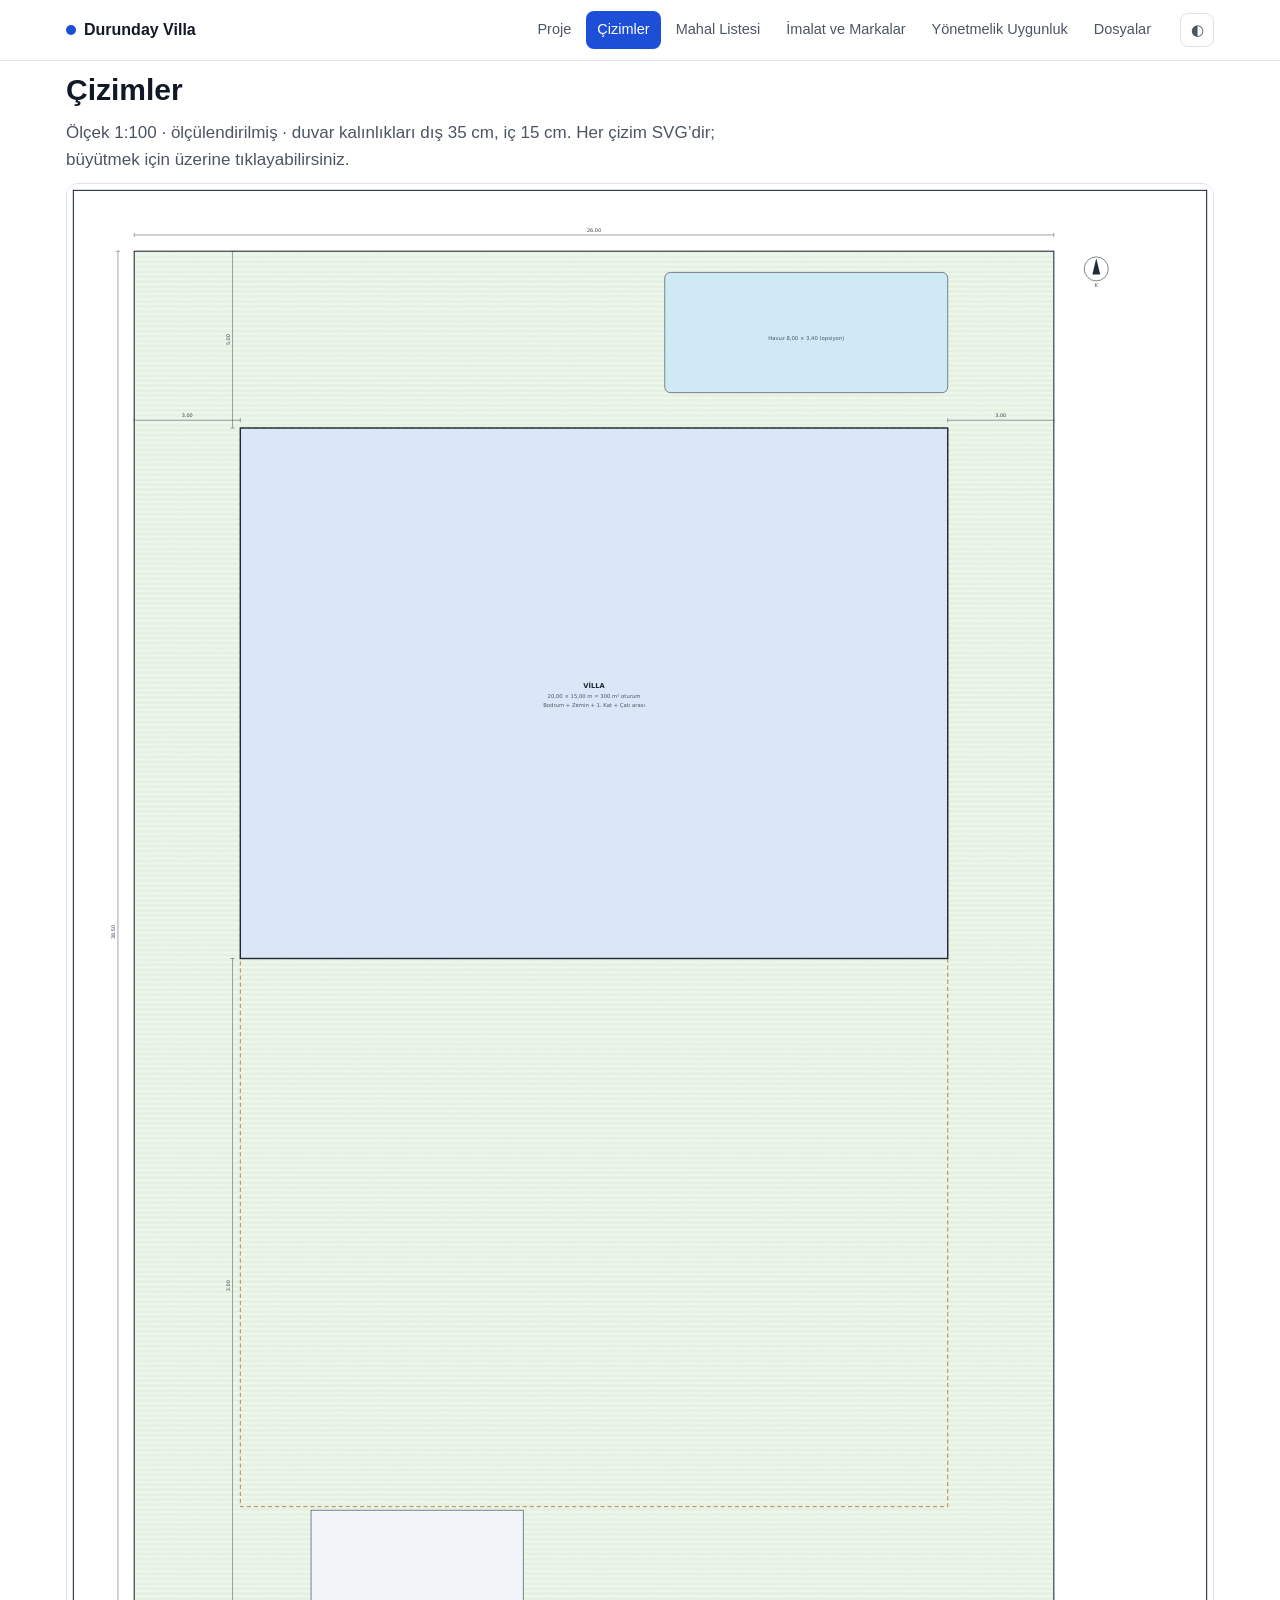
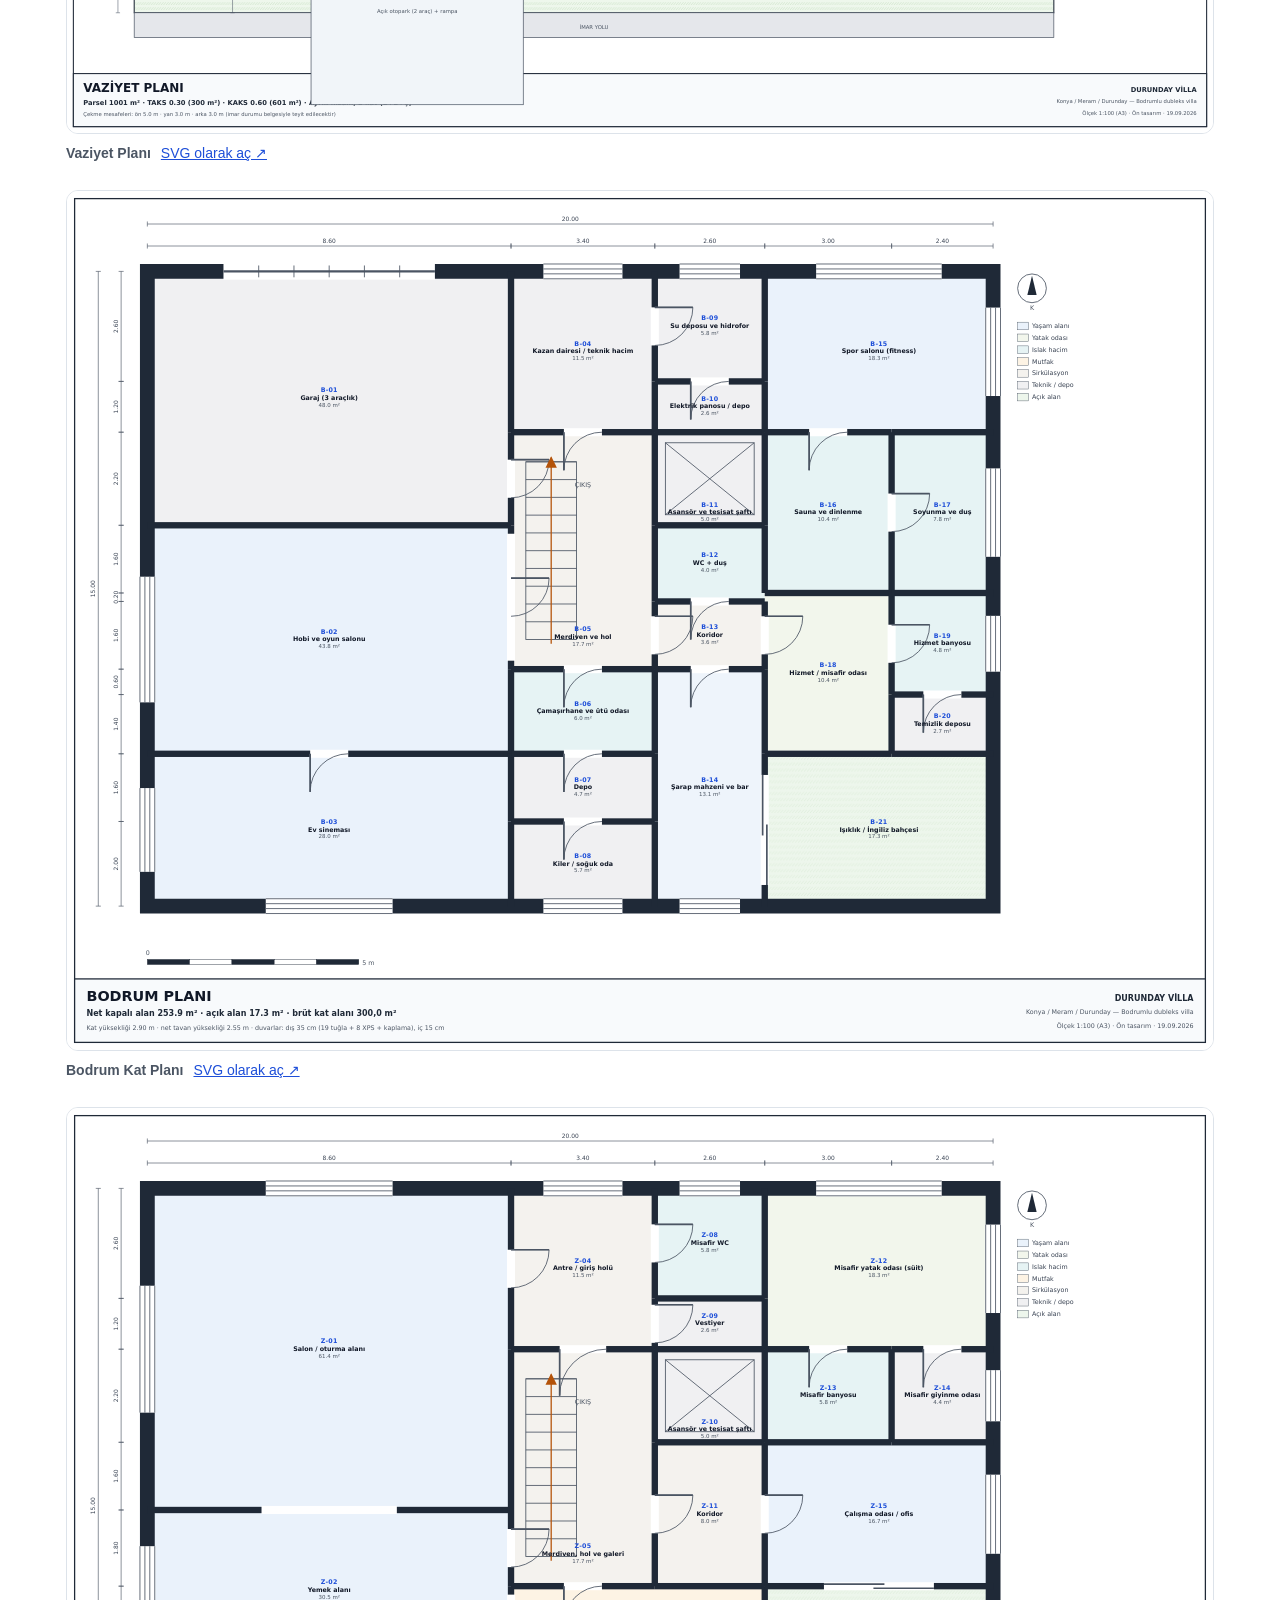
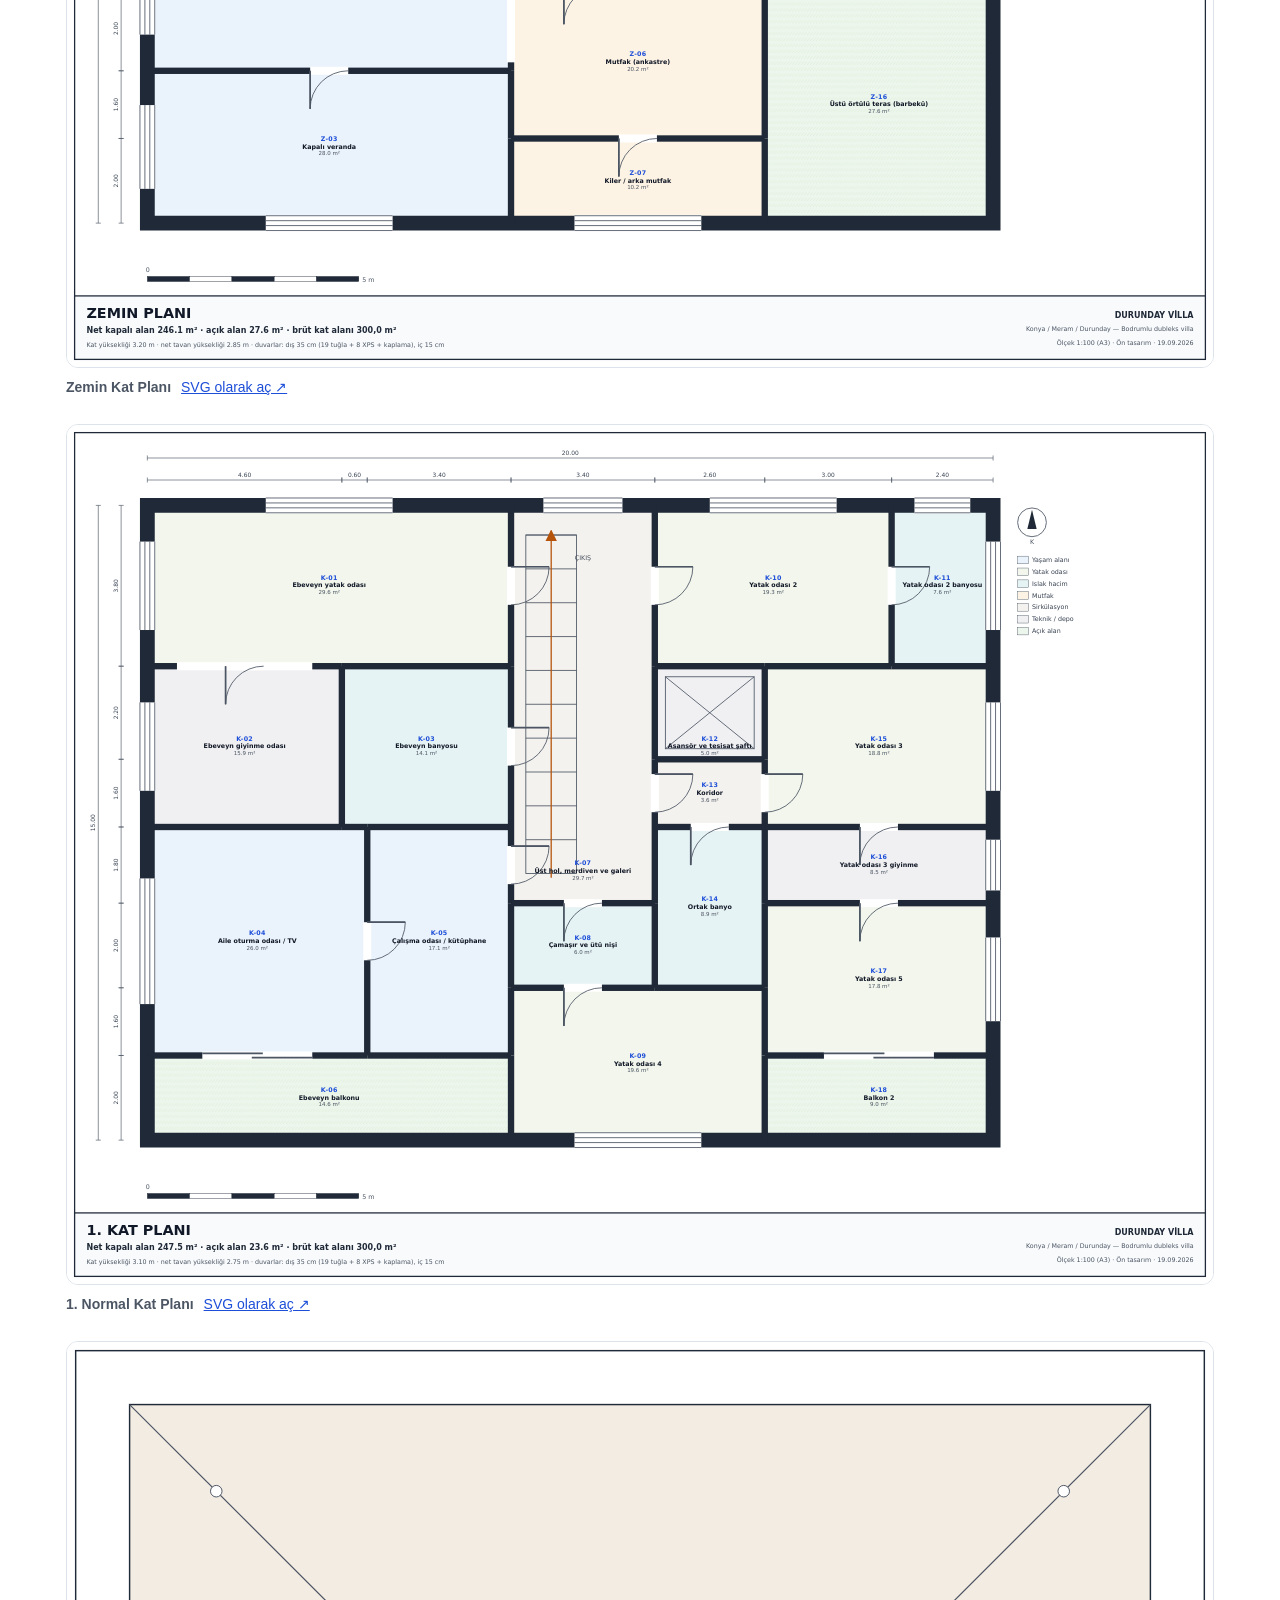
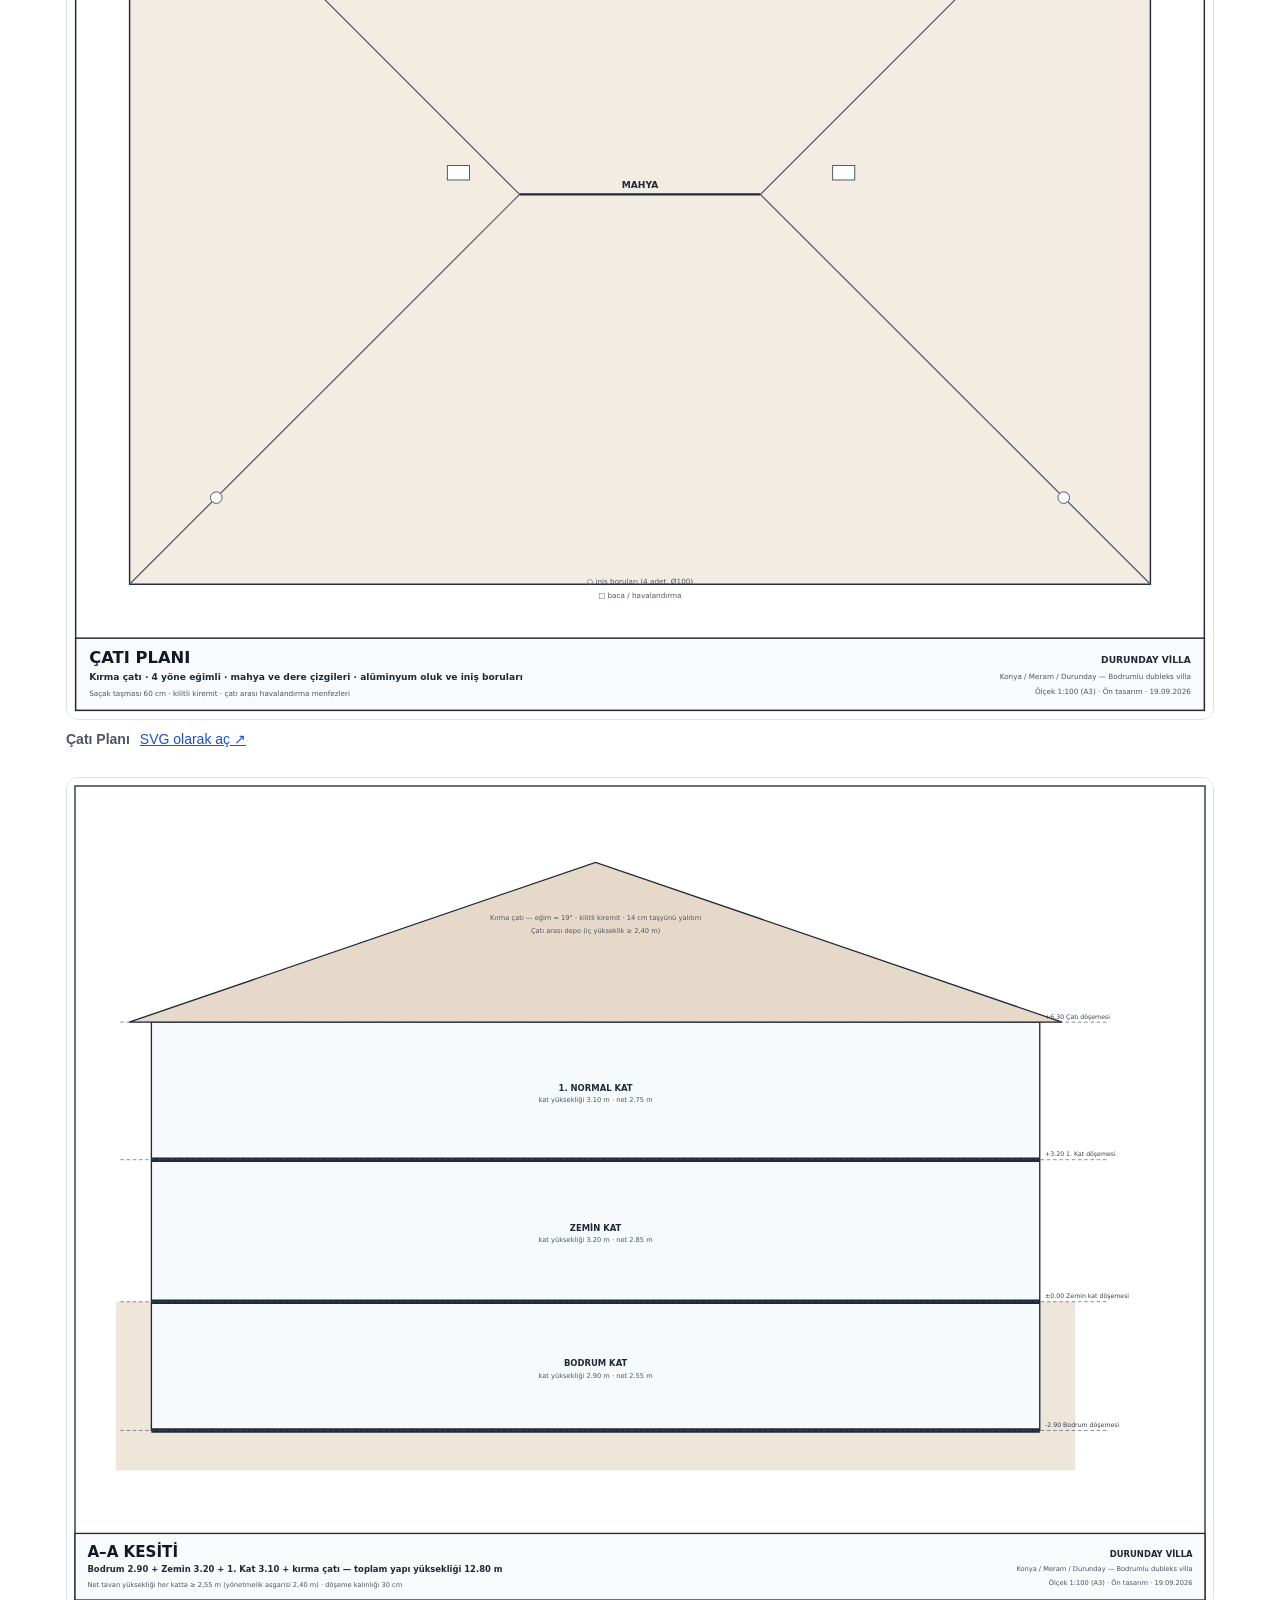
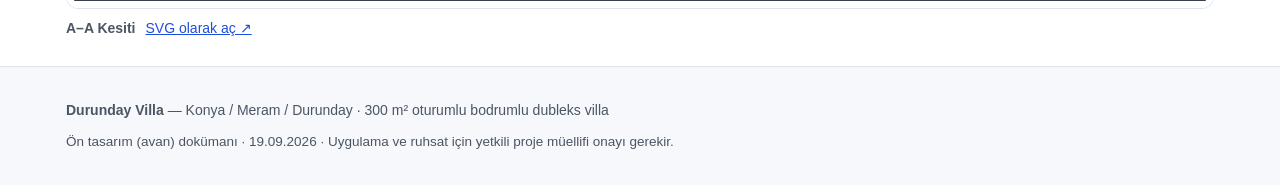
==== docs/cizimler.html @ 6156f406 "Durunday Villa: ön tasarım, çizimler, mahal listesi, imalat + marka seçimleri ve web sitesi - kaynak" ====
<!DOCTYPE html>
<html lang="tr"><head>
<meta charset="utf-8">
<meta name="viewport" content="width=device-width, initial-scale=1">
<title>Çizimler — Durunday Villa</title>
<meta name="description" content="Vaziyet planı, bodrum/zemin/1. kat planları, çatı planı ve kesit.">
<link rel="stylesheet" href="varlik/stil.css">
<link rel="icon" href="data:image/svg+xml,<svg xmlns='http://www.w3.org/2000/svg' viewBox='0 0 100 100'><text y='.9em' font-size='90'>🏠</text></svg>">
</head><body>
<header class="ust">
  <div class="sarmal ust-ic">
    <a class="marka" href="index.html"><span class="nokta"></span> Durunday Villa</a>
    <nav><a href="index.html">Proje</a>
<a href="cizimler.html" class="aktif">Çizimler</a>
<a href="mahal-listesi.html">Mahal Listesi</a>
<a href="imalat.html">İmalat ve Markalar</a>
<a href="yonetmelik.html">Yönetmelik Uygunluk</a>
<a href="dosyalar.html">Dosyalar</a></nav>
    <button class="tema" onclick="temaDegistir()" title="Açık / koyu tema">◐</button>
  </div>
</header>
<main class="sarmal">
<h1>Çizimler</h1>
<p class="giris">Ölçek 1:100 · ölçülendirilmiş · duvar kalınlıkları dış 35 cm, iç 15 cm. Her çizim SVG’dir; büyütmek için üzerine tıklayabilirsiniz.</p>
<figure id="01-vaziyet-plani"><a href="varlik/01-vaziyet-plani.svg" target="_blank" rel="noopener"><img src="varlik/01-vaziyet-plani.svg" alt="Vaziyet Planı" loading="lazy"></a><figcaption><strong>Vaziyet Planı</strong><a href="varlik/01-vaziyet-plani.svg" target="_blank" rel="noopener">SVG olarak aç ↗</a></figcaption></figure>
<figure id="02-bodrum-kat"><a href="varlik/02-bodrum-kat.svg" target="_blank" rel="noopener"><img src="varlik/02-bodrum-kat.svg" alt="Bodrum Kat Planı" loading="lazy"></a><figcaption><strong>Bodrum Kat Planı</strong><a href="varlik/02-bodrum-kat.svg" target="_blank" rel="noopener">SVG olarak aç ↗</a></figcaption></figure>
<figure id="03-zemin-kat"><a href="varlik/03-zemin-kat.svg" target="_blank" rel="noopener"><img src="varlik/03-zemin-kat.svg" alt="Zemin Kat Planı" loading="lazy"></a><figcaption><strong>Zemin Kat Planı</strong><a href="varlik/03-zemin-kat.svg" target="_blank" rel="noopener">SVG olarak aç ↗</a></figcaption></figure>
<figure id="04-birinci-kat"><a href="varlik/04-birinci-kat.svg" target="_blank" rel="noopener"><img src="varlik/04-birinci-kat.svg" alt="1. Normal Kat Planı" loading="lazy"></a><figcaption><strong>1. Normal Kat Planı</strong><a href="varlik/04-birinci-kat.svg" target="_blank" rel="noopener">SVG olarak aç ↗</a></figcaption></figure>
<figure id="05-cati-plani"><a href="varlik/05-cati-plani.svg" target="_blank" rel="noopener"><img src="varlik/05-cati-plani.svg" alt="Çatı Planı" loading="lazy"></a><figcaption><strong>Çatı Planı</strong><a href="varlik/05-cati-plani.svg" target="_blank" rel="noopener">SVG olarak aç ↗</a></figcaption></figure>
<figure id="06-kesit-aa"><a href="varlik/06-kesit-aa.svg" target="_blank" rel="noopener"><img src="varlik/06-kesit-aa.svg" alt="A–A Kesiti" loading="lazy"></a><figcaption><strong>A–A Kesiti</strong><a href="varlik/06-kesit-aa.svg" target="_blank" rel="noopener">SVG olarak aç ↗</a></figcaption></figure>
</main>
<footer class="alt"><div class="sarmal">
  <p><strong>Durunday Villa</strong> — Konya / Meram / Durunday · 300 m² oturumlu bodrumlu dubleks villa</p>
  <p class="kucuk">Ön tasarım (avan) dokümanı · 19.09.2026 · Uygulama ve ruhsat için yetkili proje müellifi onayı gerekir.</p>
</div></footer>
<script>
function temaDegistir(){const k=document.documentElement;const y=k.getAttribute('data-tema')==='koyu'?'acik':'koyu';
 k.setAttribute('data-tema',y);try{localStorage.setItem('tema',y)}catch(e){}}
(function(){try{const t=localStorage.getItem('tema');if(t)document.documentElement.setAttribute('data-tema',t)}catch(e){}})();
function tabloAra(girdi, tabloId){const s=girdi.value.toLocaleLowerCase('tr');
 document.querySelectorAll('#'+tabloId+' tbody tr').forEach(function(tr){
   tr.style.display = tr.textContent.toLocaleLowerCase('tr').indexOf(s)>-1 ? '' : 'none';});}
function katFiltre(btn, kat, tabloId){
 document.querySelectorAll('#'+tabloId+'-sekme .cip').forEach(b=>b.classList.remove('secili'));
 btn.classList.add('secili');
 document.querySelectorAll('#'+tabloId+' tbody tr').forEach(function(tr){
   tr.style.display = (kat==='*'||tr.dataset.kat===kat) ? '' : 'none';});}
</script>
</body></html>
---- docs/varlik/stil.css ----
:root{
  --ze:#ffffff; --ze2:#f6f8fb; --ze3:#eef2f7; --yz:#111827; --yz2:#4b5563;
  --vurgu:#1d4ed8; --vurgu2:#1f3864; --cerceve:#dde3ea; --iyi:#047857; --uyari:#b45309;
}
:root[data-tema="koyu"]{
  --ze:#0f141b; --ze2:#151c25; --ze3:#1c242f; --yz:#e8edf3; --yz2:#9aa7b5;
  --vurgu:#7aa2ff; --vurgu2:#cbd9ff; --cerceve:#26303c; --iyi:#34d399; --uyari:#fbbf24;
}
@media (prefers-color-scheme: dark){ :root:not([data-tema="acik"]){
  --ze:#0f141b; --ze2:#151c25; --ze3:#1c242f; --yz:#e8edf3; --yz2:#9aa7b5;
  --vurgu:#7aa2ff; --vurgu2:#cbd9ff; --cerceve:#26303c; --iyi:#34d399; --uyari:#fbbf24; }}
*{box-sizing:border-box}
html,body{margin:0;padding:0}
body{background:var(--ze);color:var(--yz);font:16px/1.6 -apple-system,BlinkMacSystemFont,"Segoe UI",Roboto,"Helvetica Neue",Arial,sans-serif}
.sarmal{max-width:1180px;margin:0 auto;padding:0 16px}
.ust{position:sticky;top:0;z-index:20;background:var(--ze);border-bottom:1px solid var(--cerceve)}
.ust-ic{display:flex;align-items:center;gap:18px;min-height:60px;flex-wrap:wrap}
.marka{font-weight:700;text-decoration:none;color:var(--yz);white-space:nowrap;display:flex;align-items:center;gap:8px}
.nokta{width:10px;height:10px;border-radius:50%;background:var(--vurgu);display:inline-block}
.ust nav{display:flex;gap:4px;flex-wrap:wrap;margin-left:auto}
.ust nav a{color:var(--yz2);text-decoration:none;padding:7px 11px;border-radius:8px;font-size:14.5px;white-space:nowrap}
.ust nav a:hover{background:var(--ze3);color:var(--yz)}
.ust nav a.aktif{background:var(--vurgu);color:#fff}
.tema{background:none;border:1px solid var(--cerceve);color:var(--yz2);border-radius:8px;
  width:34px;height:34px;cursor:pointer;font-size:15px}
main{padding:28px 0 56px}
h1{font-size:30px;line-height:1.25;margin:10px 0 6px}
h2{font-size:21px;margin:34px 0 12px;padding-bottom:8px;border-bottom:1px solid var(--cerceve)}
h3{font-size:16px;margin:22px 0 8px;color:var(--vurgu2)}
p{margin:10px 0}
.giris{color:var(--yz2);font-size:17px;max-width:70ch}
.kucuk{font-size:13.5px;color:var(--yz2)}
.kartlar{display:grid;grid-template-columns:repeat(auto-fit,minmax(220px,1fr));gap:14px;margin:18px 0}
.kart{background:var(--ze2);border:1px solid var(--cerceve);border-radius:12px;padding:16px}
.kart .sayi{font-size:26px;font-weight:700;color:var(--vurgu)}
.kart .etiket{font-size:13.5px;color:var(--yz2);margin-top:2px}
.kart a{color:var(--vurgu);text-decoration:none;font-weight:600}
.kart a:hover{text-decoration:underline}
table{width:100%;border-collapse:collapse;font-size:14px;background:var(--ze)}
th,td{border:1px solid var(--cerceve);padding:8px 10px;text-align:left;vertical-align:top}
th{background:var(--ze3);font-size:13px}
thead th{position:sticky;top:60px;z-index:5}
tbody tr:nth-child(even){background:var(--ze2)}
td.kod,th.kod{white-space:nowrap;font-weight:700;color:var(--vurgu)}
td.sayi{text-align:right;white-space:nowrap}
.kaydir{overflow-x:auto;border:1px solid var(--cerceve);border-radius:12px}
.kaydir table{border:0}
.araclar{display:flex;gap:10px;flex-wrap:wrap;align-items:center;margin:14px 0}
input[type=search]{flex:1;min-width:220px;padding:9px 12px;border:1px solid var(--cerceve);
  border-radius:9px;background:var(--ze2);color:var(--yz);font-size:15px}
.cip{border:1px solid var(--cerceve);background:var(--ze2);color:var(--yz2);border-radius:999px;
  padding:6px 13px;font-size:13.5px;cursor:pointer}
.cip.secili{background:var(--vurgu);border-color:var(--vurgu);color:#fff}
.rozet{display:inline-block;padding:2px 9px;border-radius:999px;font-size:12.5px;font-weight:600}
.rozet.iyi{background:rgba(4,120,87,.12);color:var(--iyi)}
.rozet.uyari{background:rgba(180,83,9,.14);color:var(--uyari)}
figure{margin:0 0 26px}
figure img{width:100%;height:auto;display:block;background:#fff;border:1px solid var(--cerceve);border-radius:12px}
figcaption{font-size:14px;color:var(--yz2);margin-top:8px;display:flex;gap:10px;flex-wrap:wrap}
figcaption a{color:var(--vurgu)}
.uyari-kutu{background:rgba(180,83,9,.09);border-left:4px solid var(--uyari);
  padding:12px 16px;border-radius:0 10px 10px 0;margin:18px 0;font-size:14.5px}
.alt{border-top:1px solid var(--cerceve);padding:22px 0;color:var(--yz2);font-size:14px;background:var(--ze2)}
.liste{list-style:none;padding:0;margin:14px 0}
.liste li{border:1px solid var(--cerceve);border-radius:11px;padding:13px 15px;margin-bottom:9px;background:var(--ze2);
  display:flex;gap:14px;align-items:center;flex-wrap:wrap}
.liste .ad{font-weight:600}
.liste a{margin-left:auto;color:var(--vurgu);text-decoration:none;font-weight:600;white-space:nowrap}
.marka-hucre{color:var(--vurgu2);font-weight:500}
@media(max-width:700px){ h1{font-size:24px} thead th{position:static} .ust nav{margin-left:0;width:100%} }
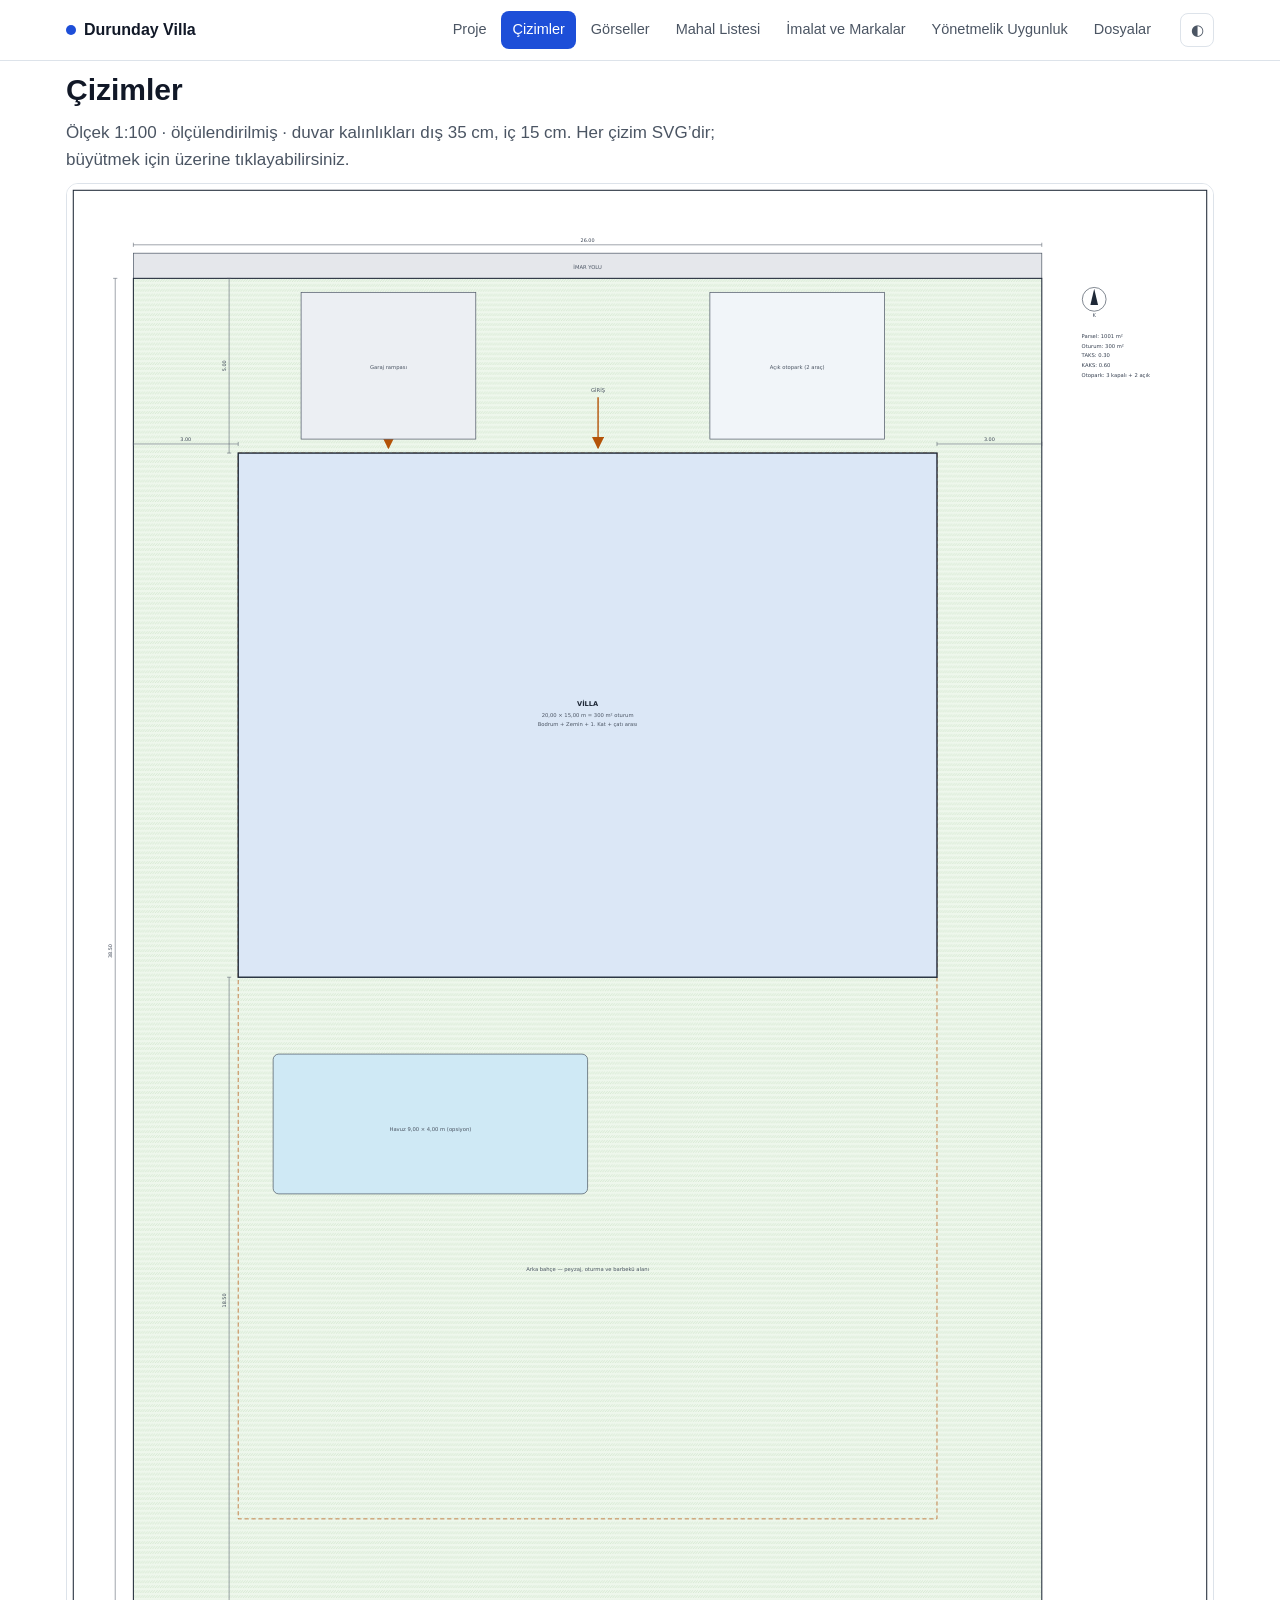
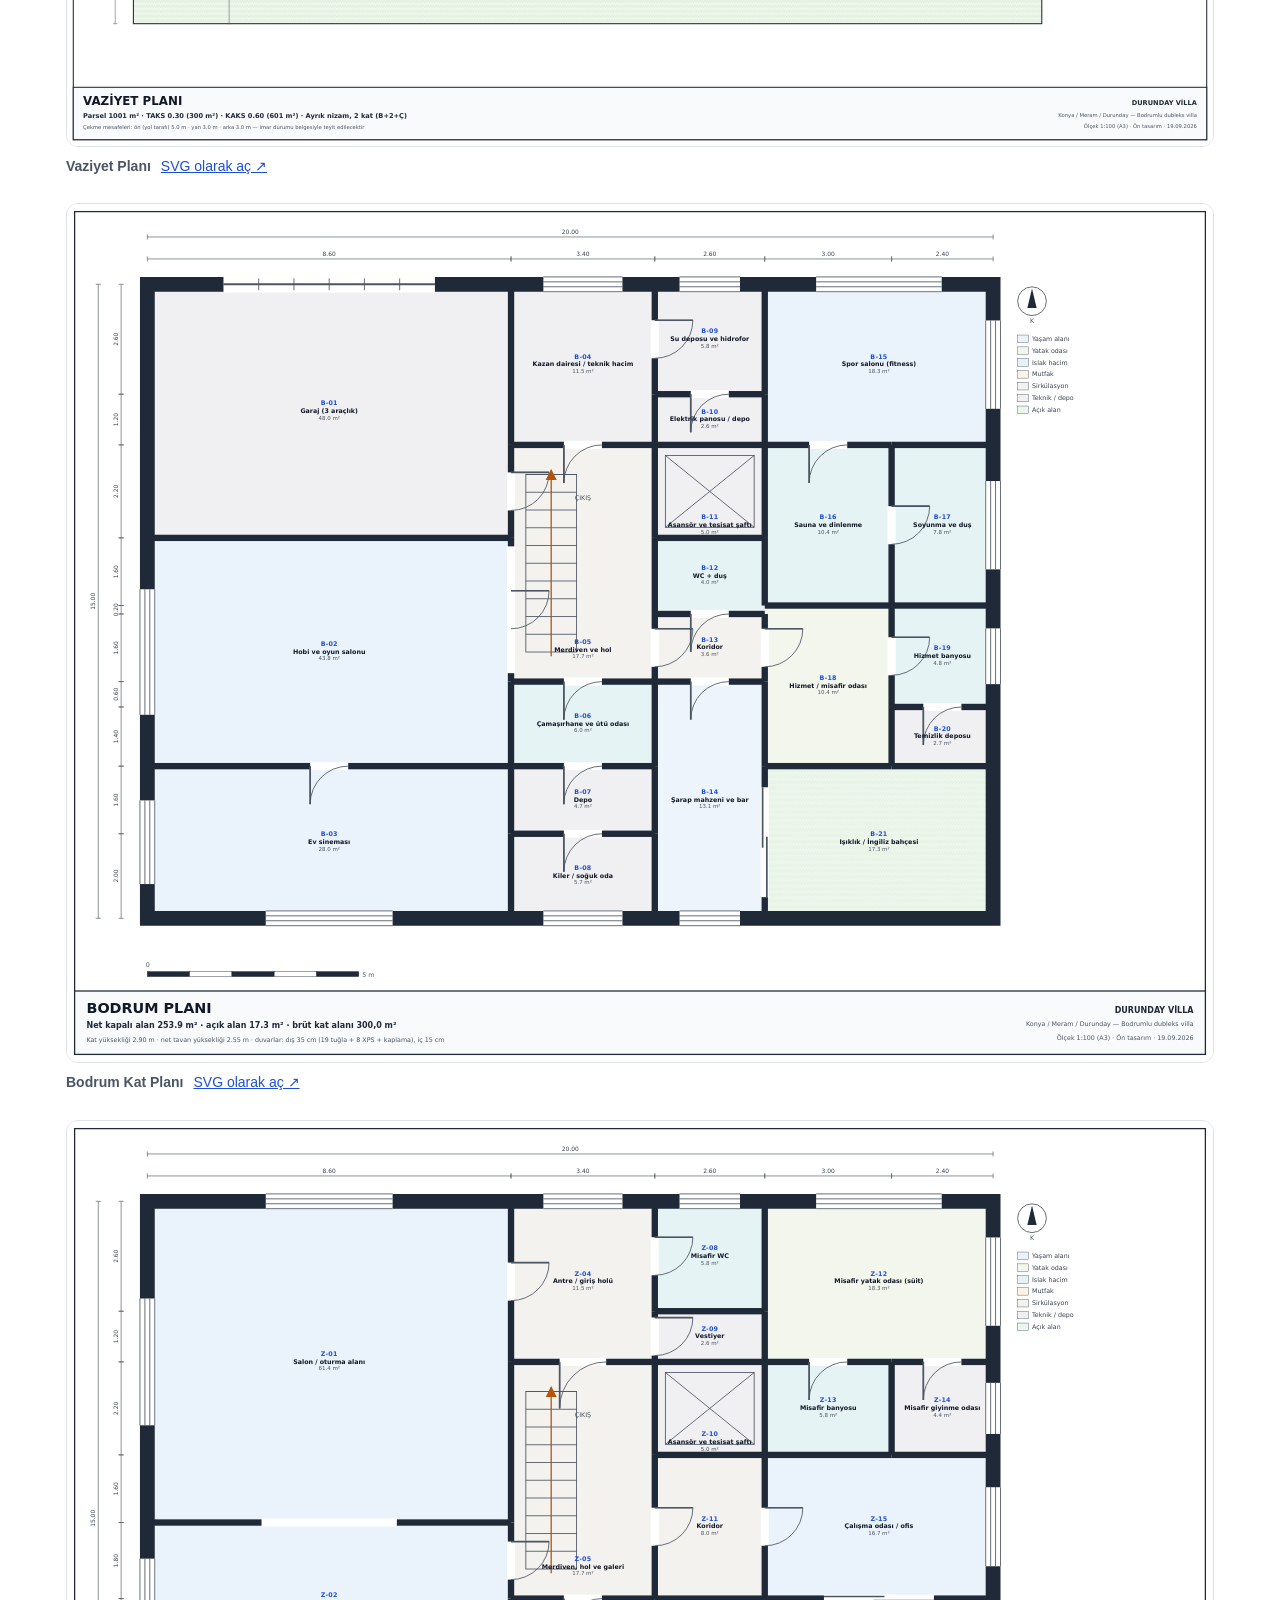
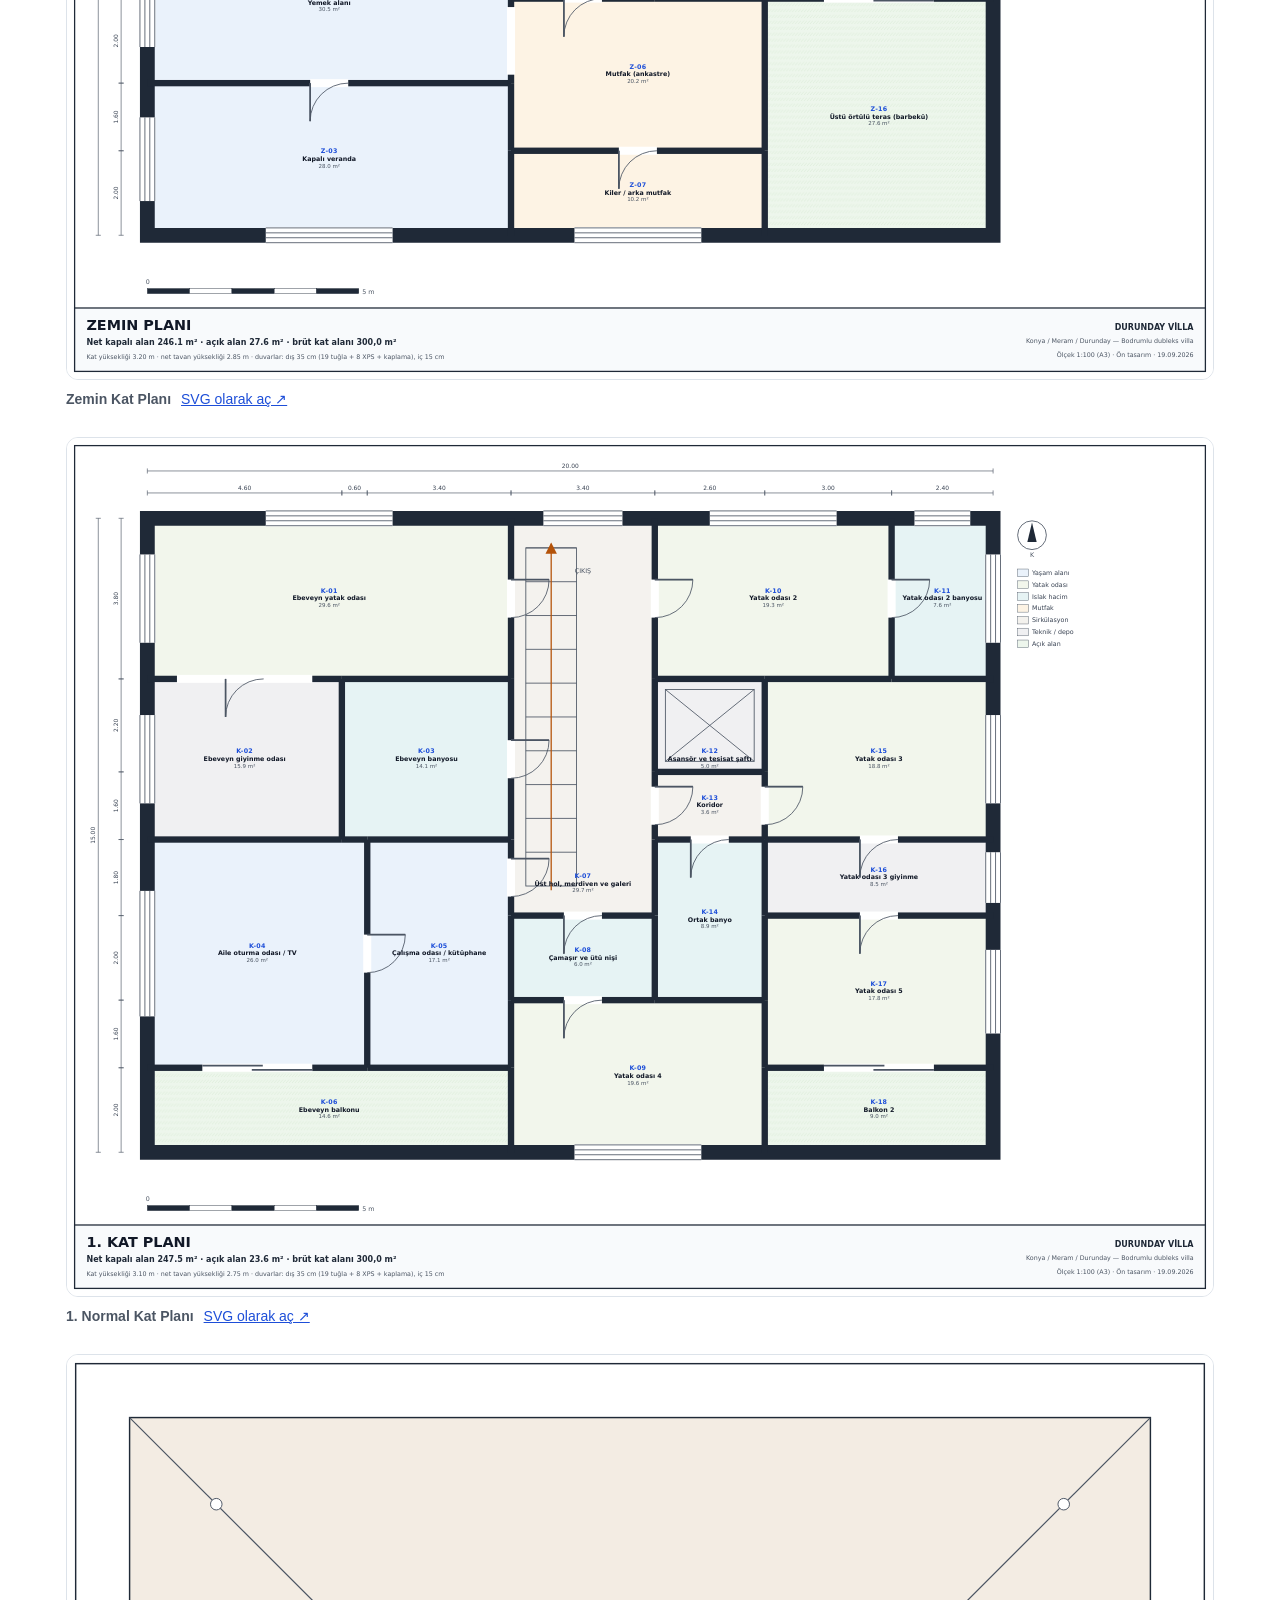
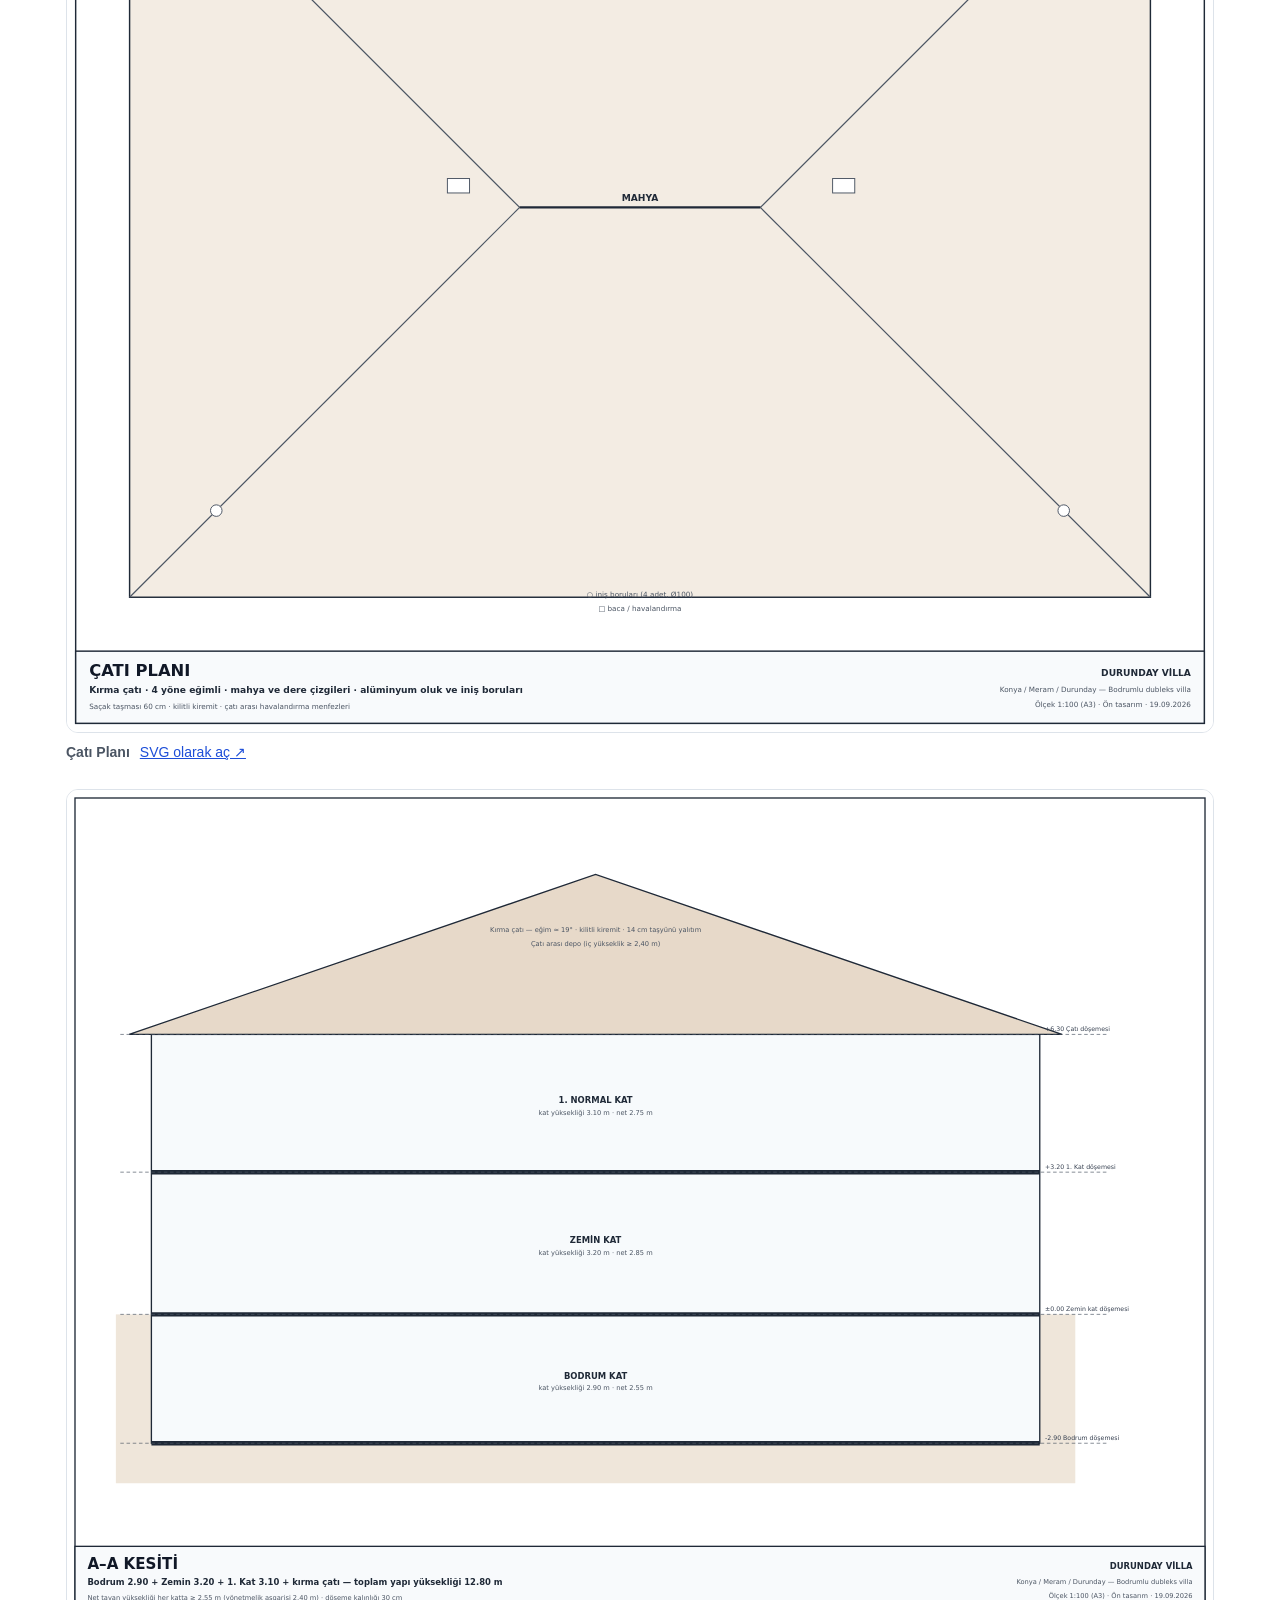
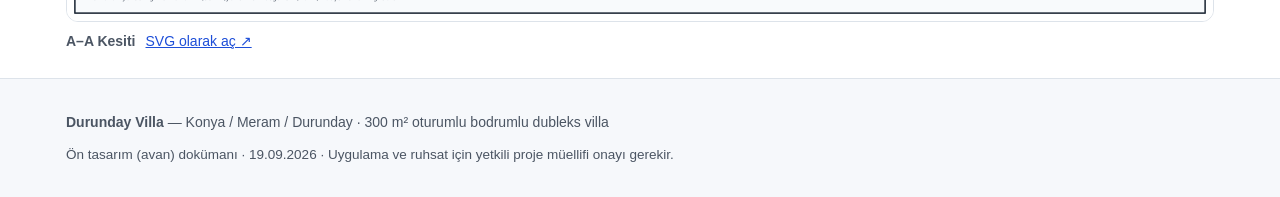
==== commit 08b05b42: "3B render: kaynak/render_3b.py (Blender/Cycles) + dört görsel ve Görseller sayfası - Model veri.py g" ====
--- a/docs/cizimler.html
+++ b/docs/cizimler.html
@@ -12,6 +12,7 @@
     <a class="marka" href="index.html"><span class="nokta"></span> Durunday Villa</a>
     <nav><a href="index.html">Proje</a>
 <a href="cizimler.html" class="aktif">Çizimler</a>
+<a href="render.html">Görseller</a>
 <a href="mahal-listesi.html">Mahal Listesi</a>
 <a href="imalat.html">İmalat ve Markalar</a>
 <a href="yonetmelik.html">Yönetmelik Uygunluk</a>
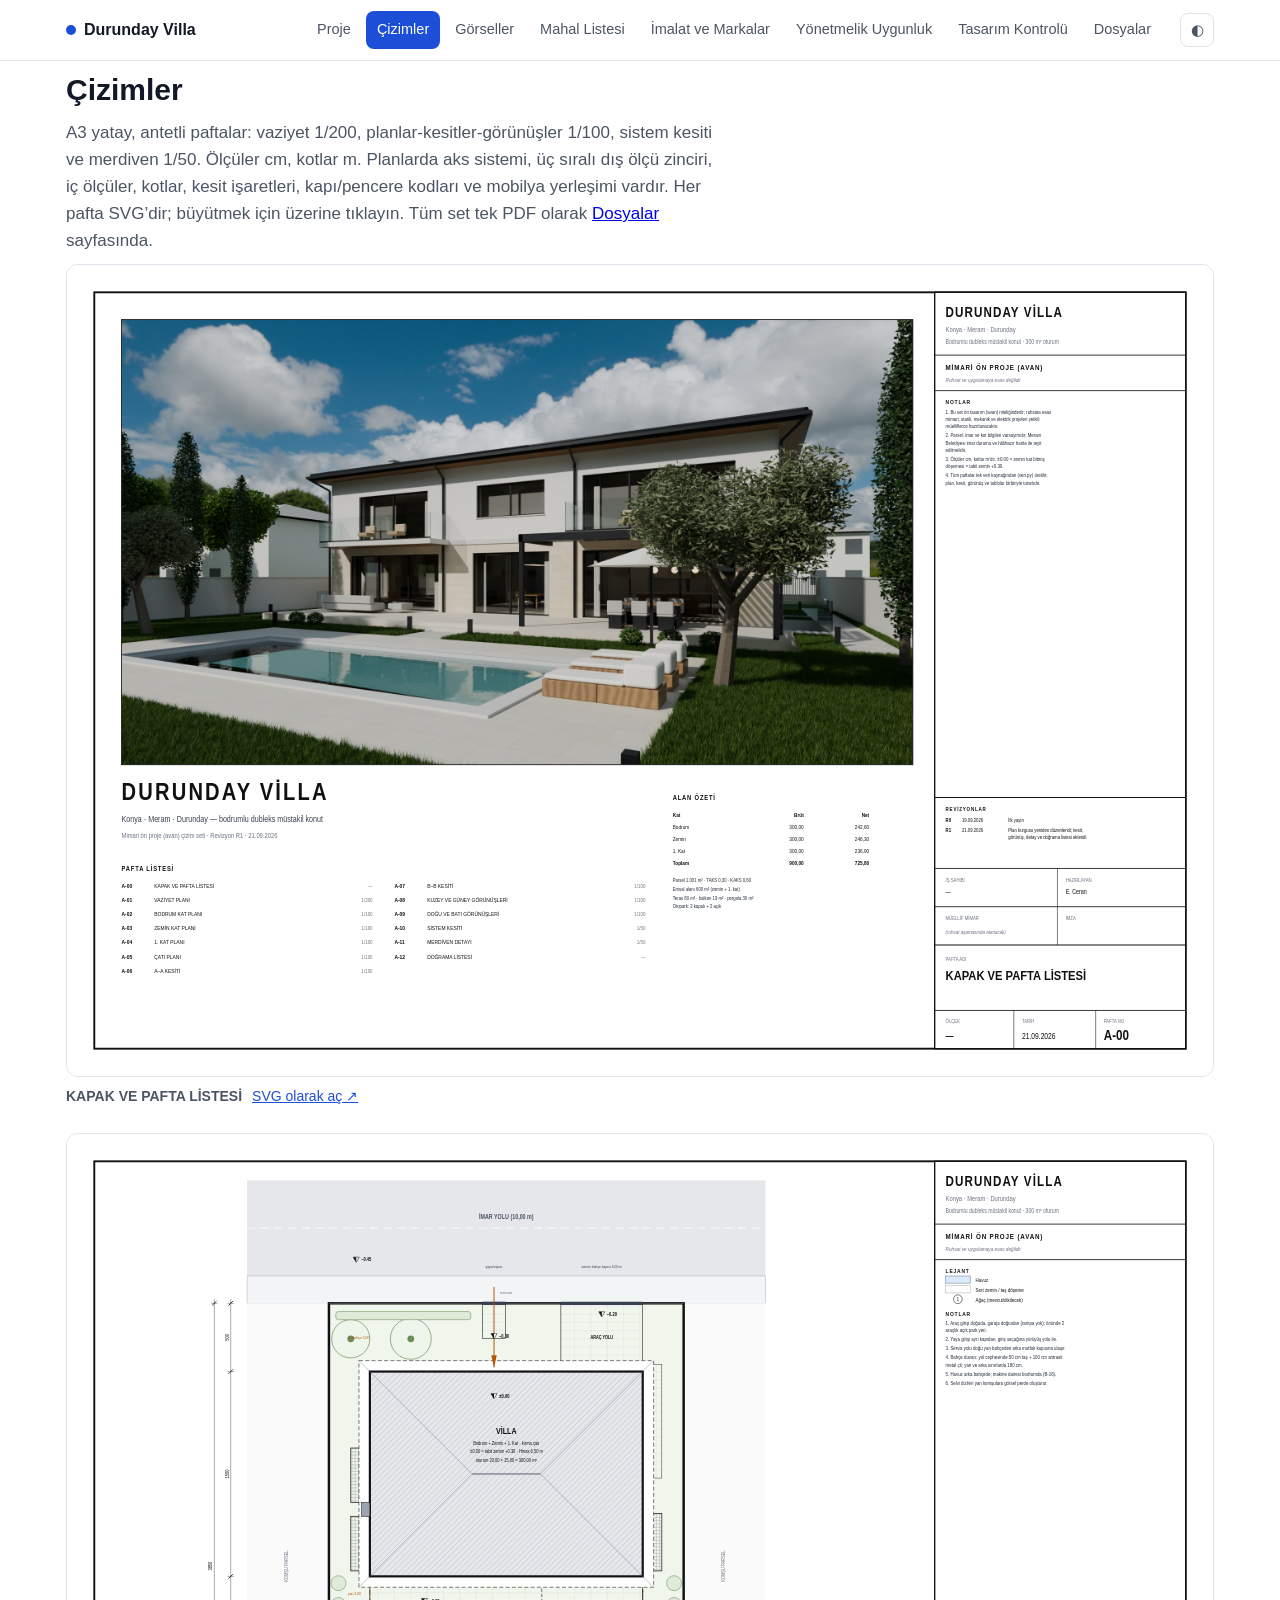
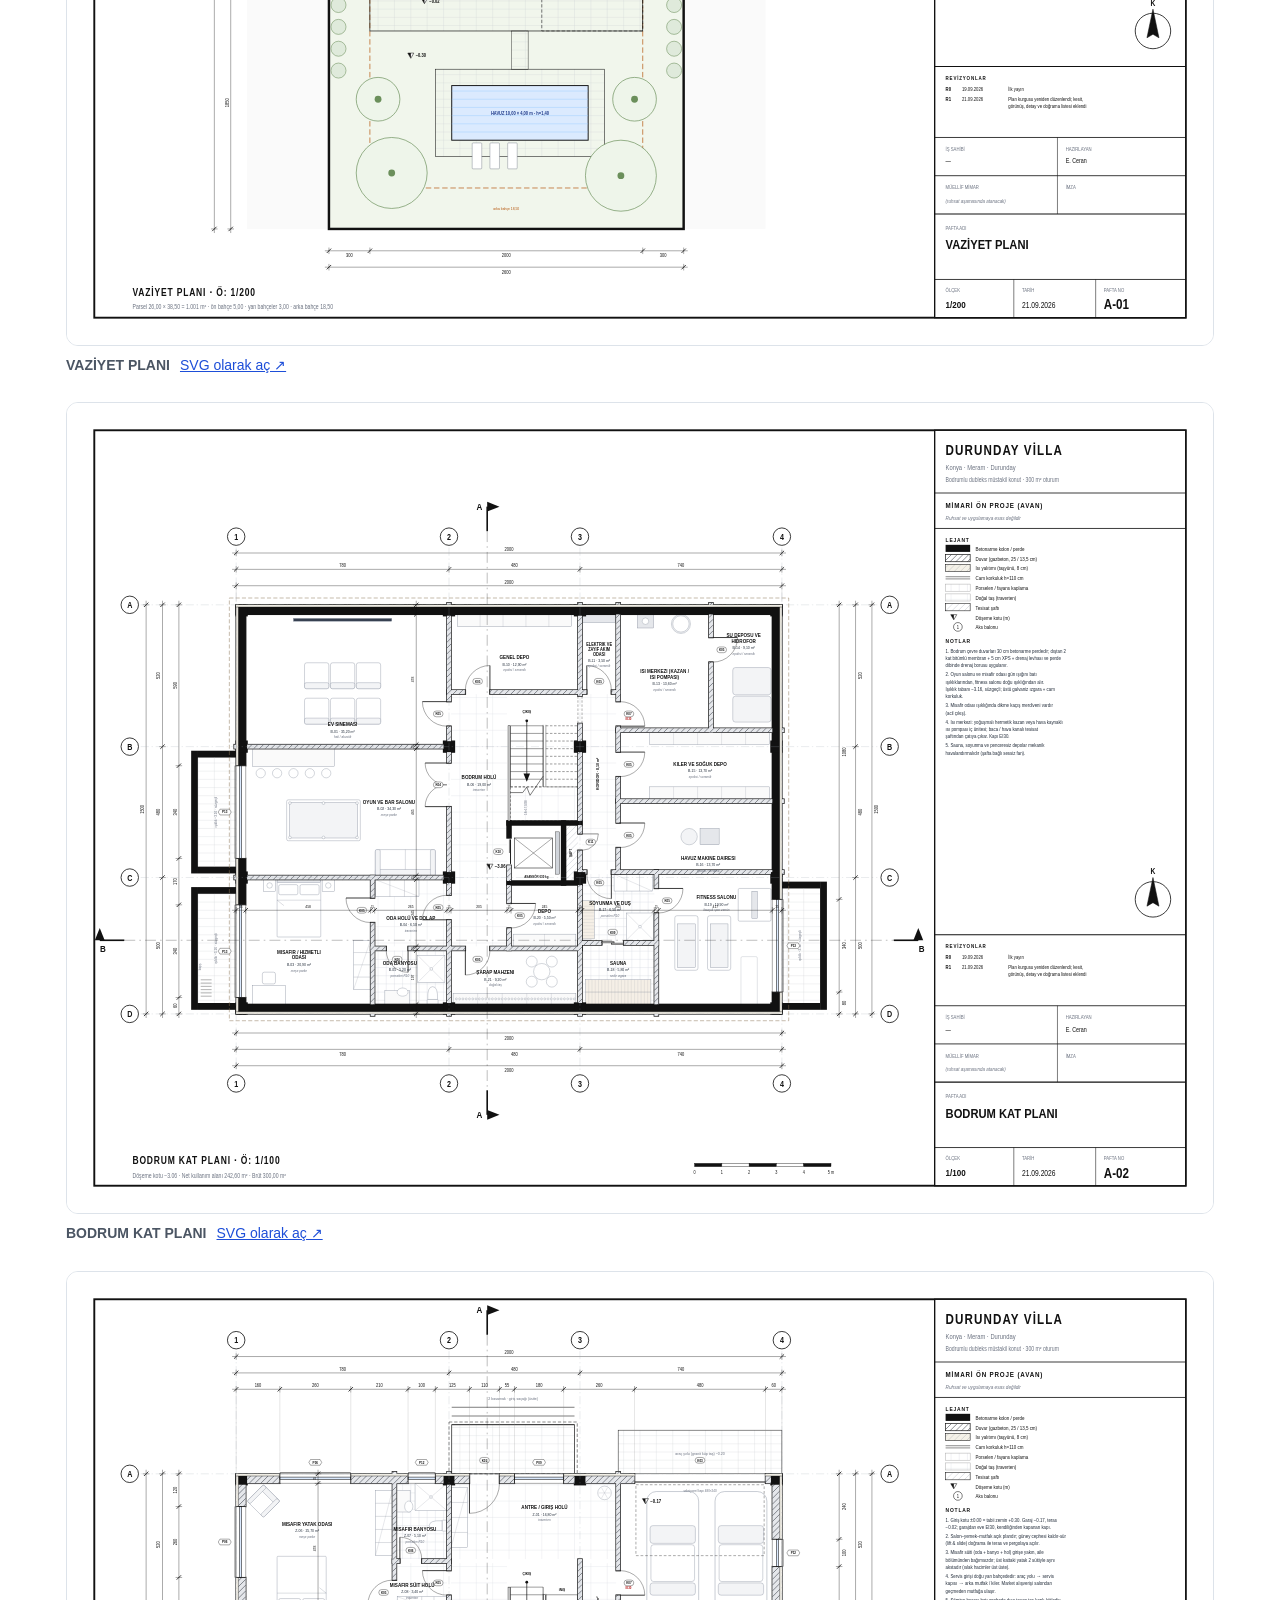
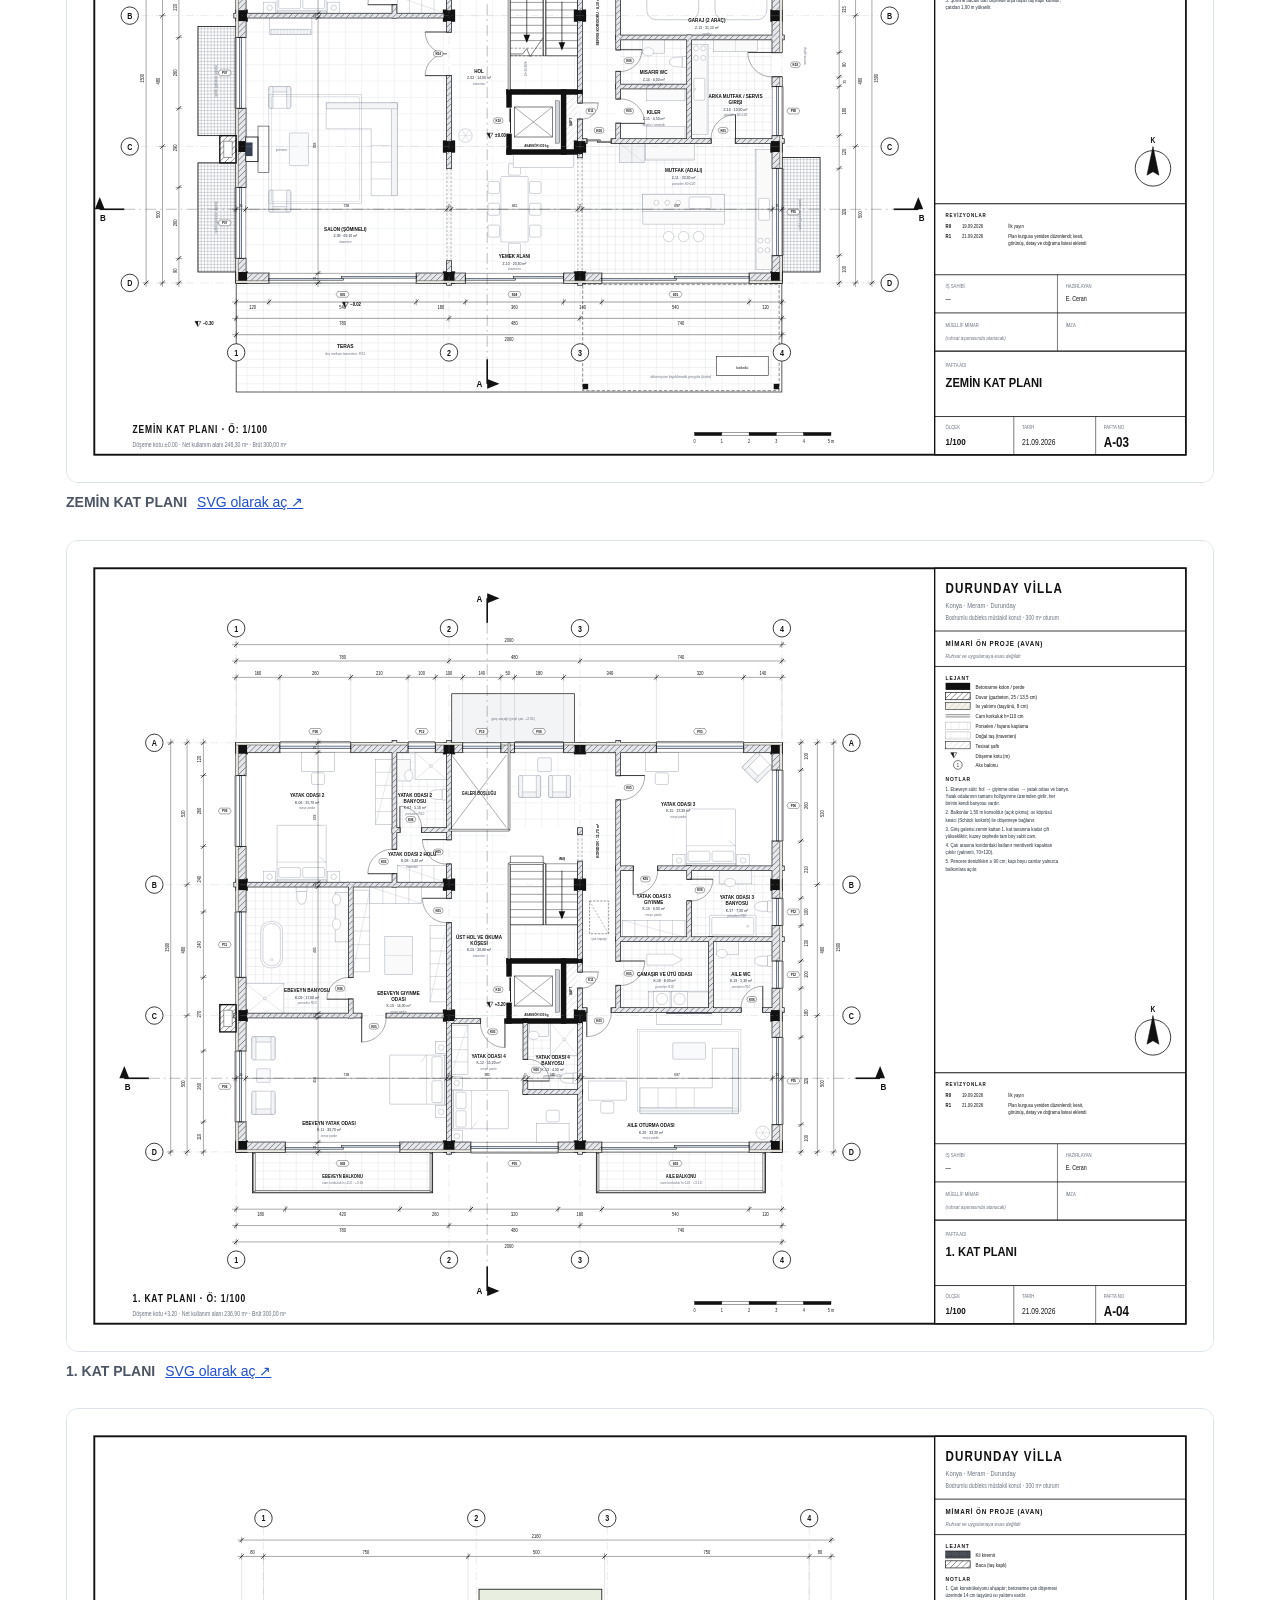
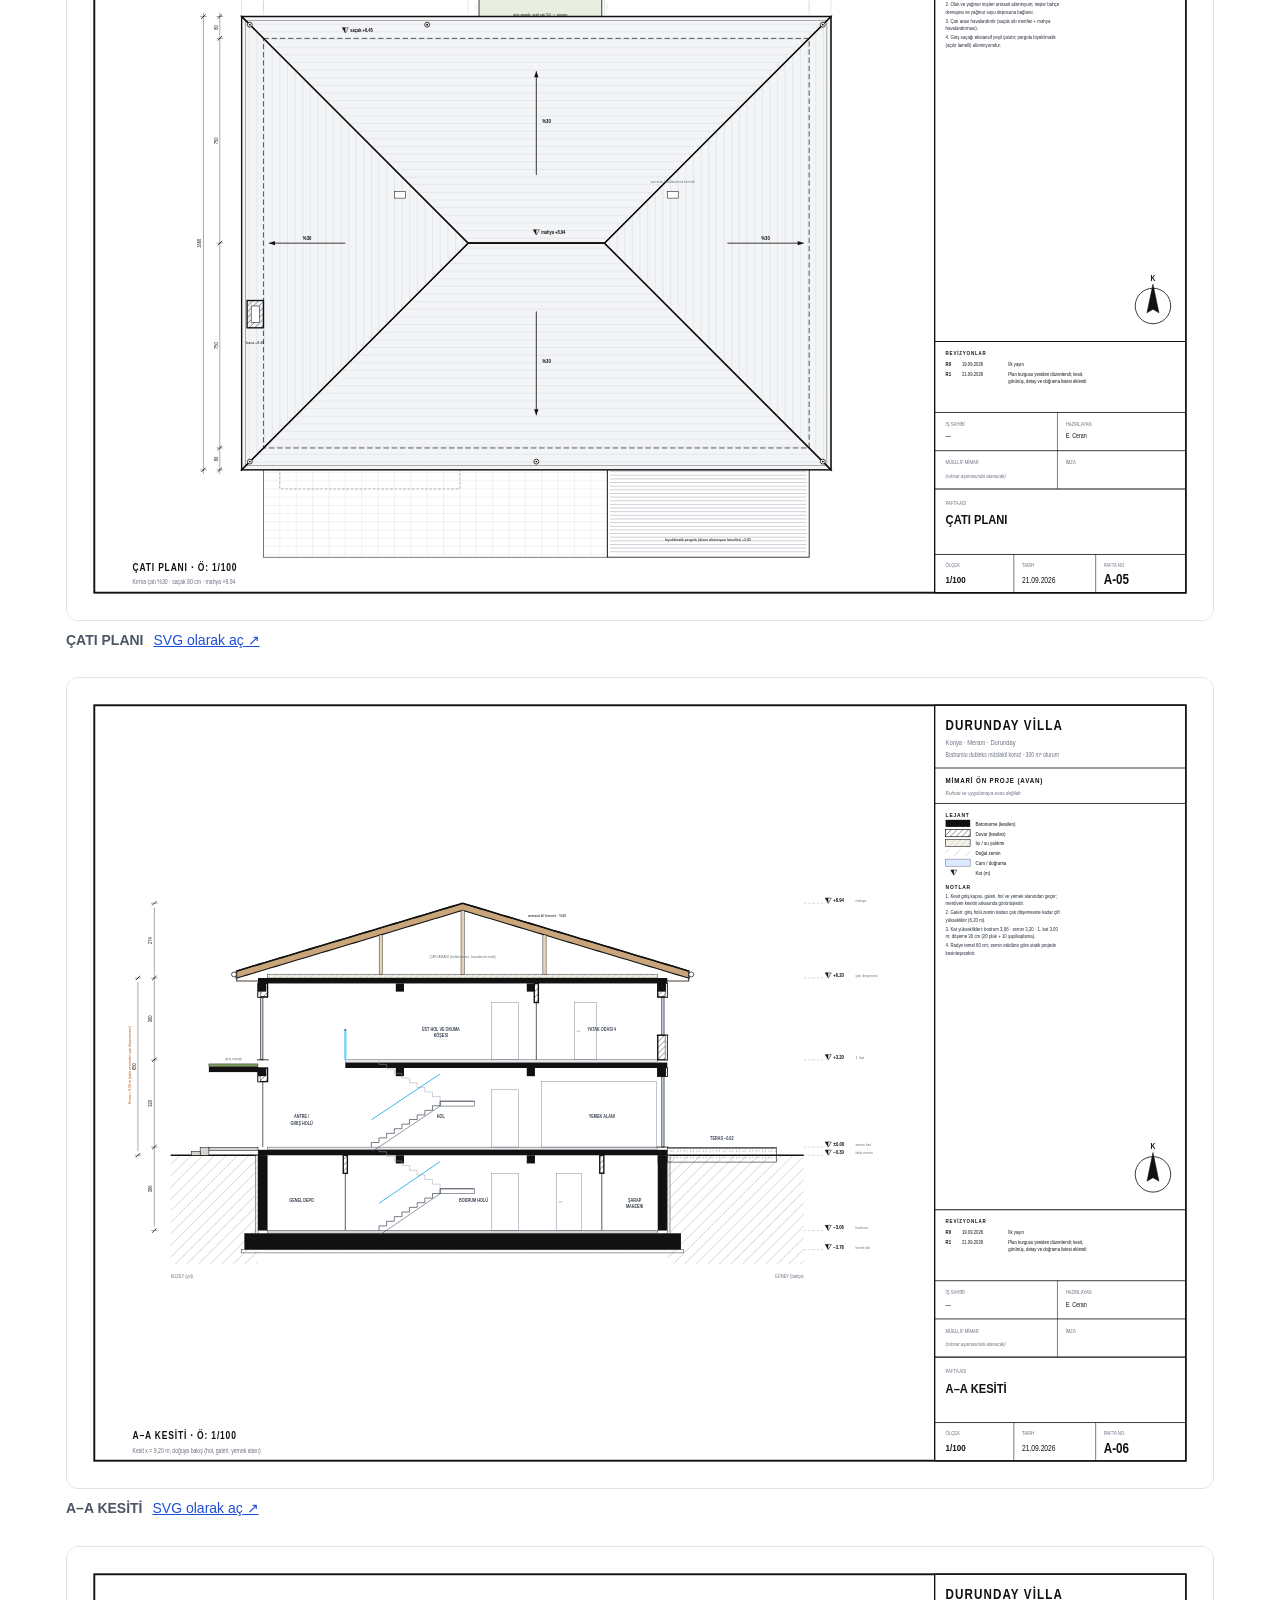
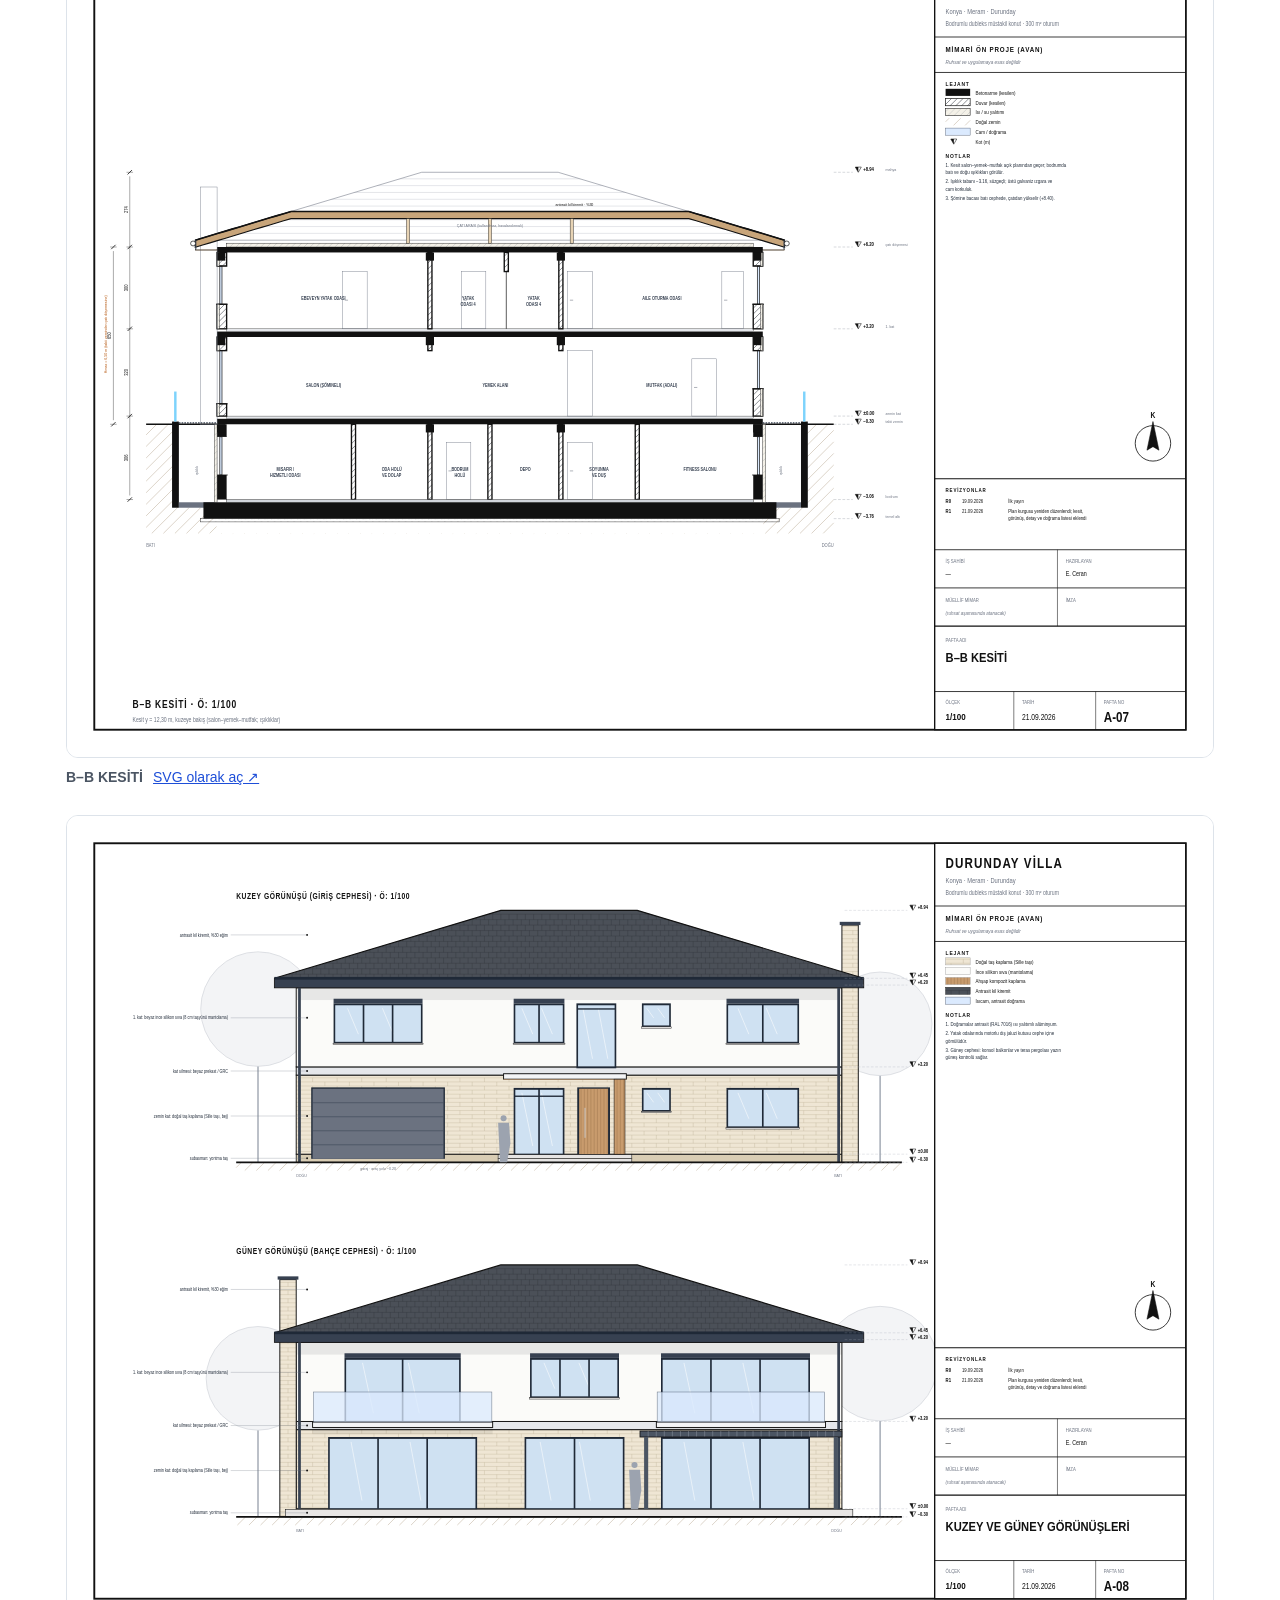
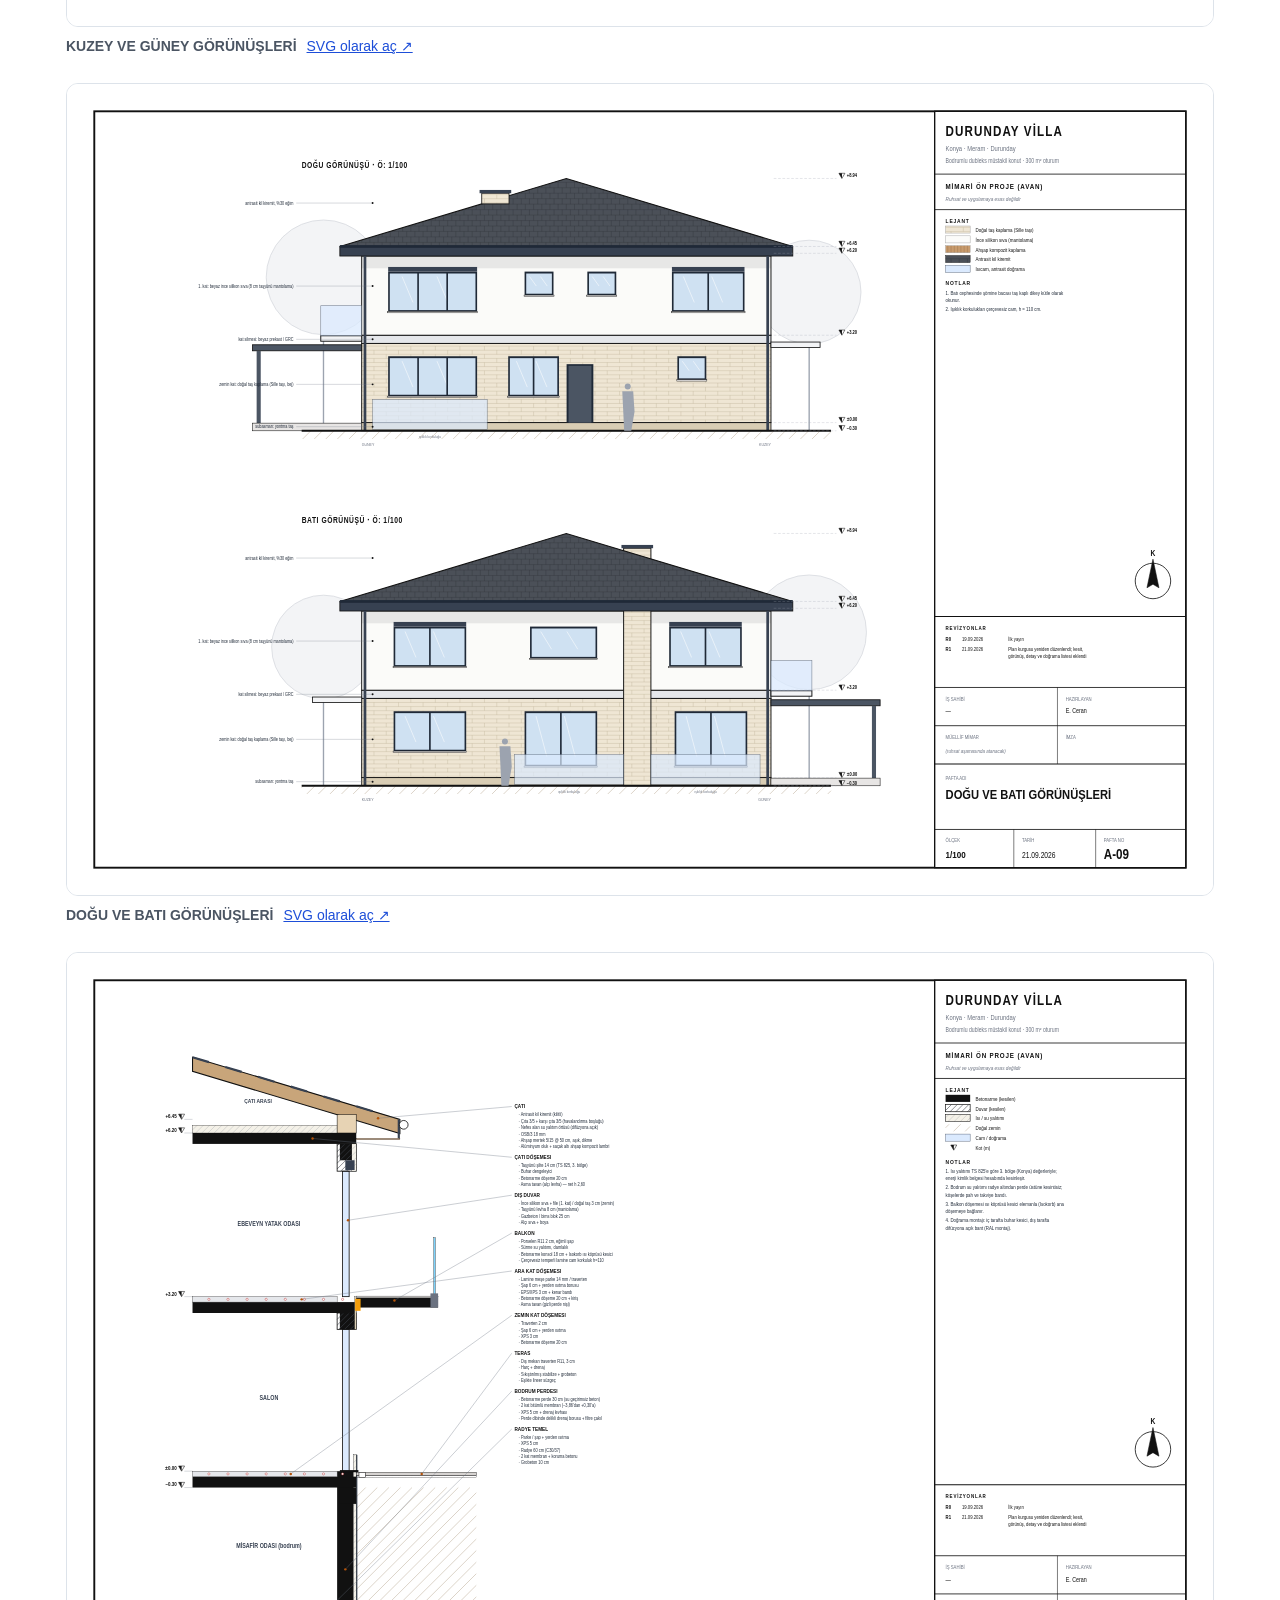
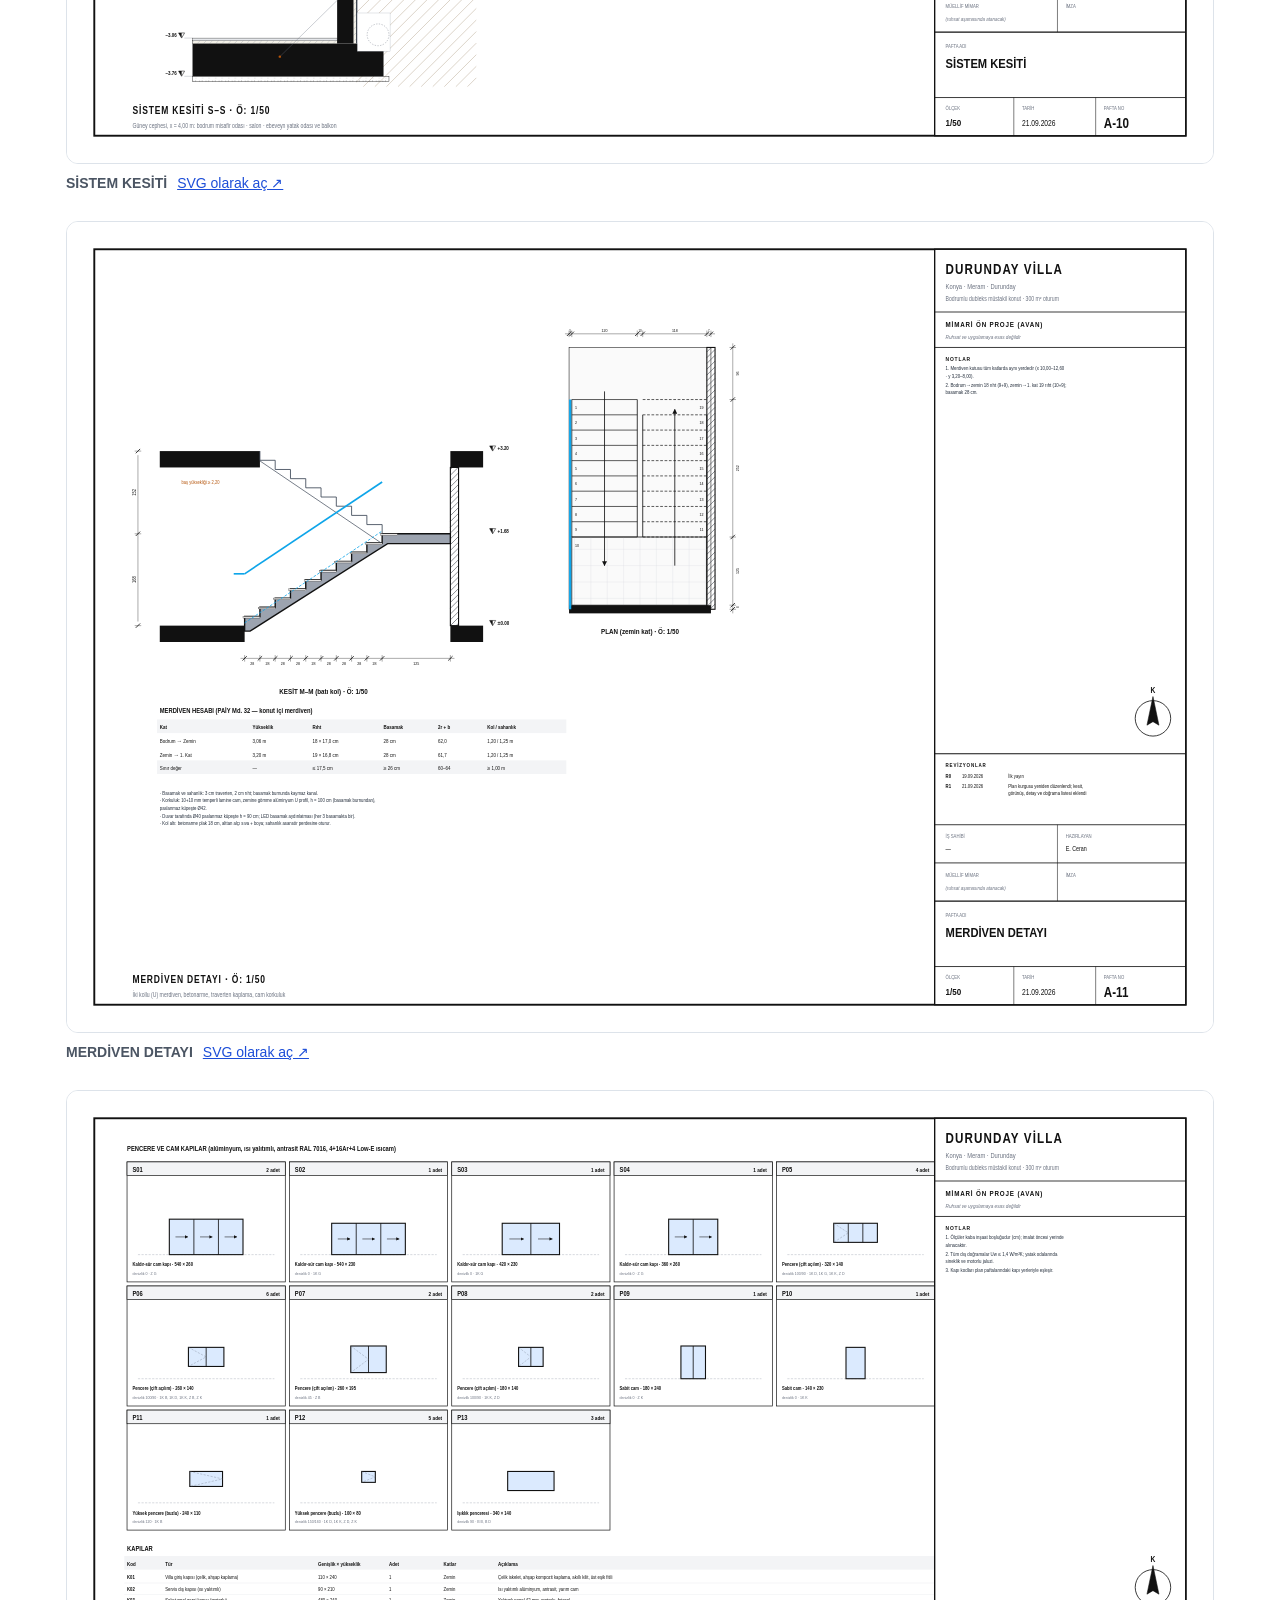
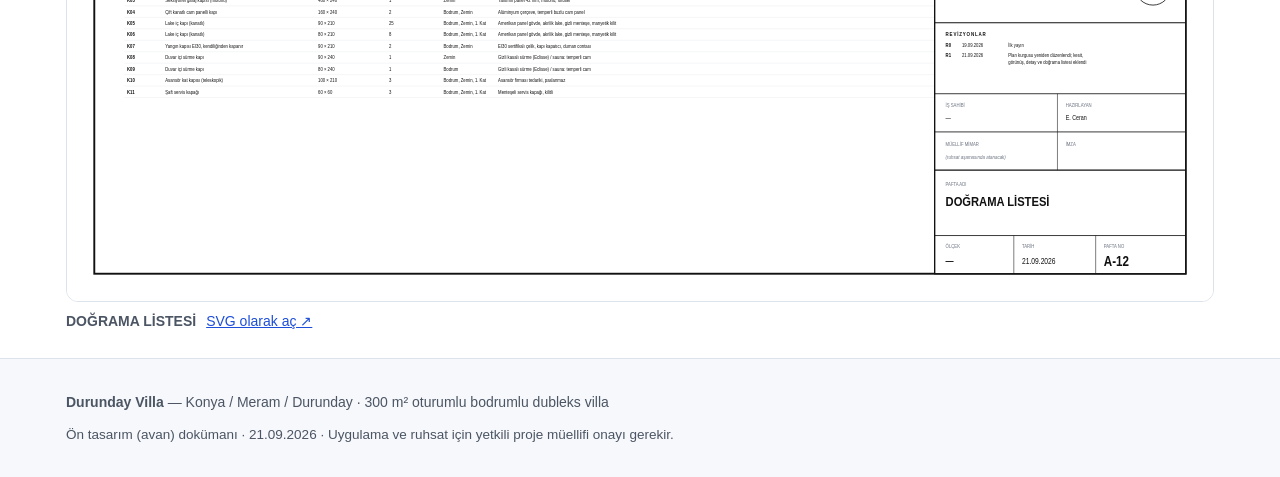
==== commit 7ad70fbb: "R1: plan kurgusu yeniden tasarlandı, 13 paftalık çizim seti, otomatik tasarım kontrolü, yeni render'" ====
--- a/docs/cizimler.html
+++ b/docs/cizimler.html
@@ -3,7 +3,7 @@
 <meta charset="utf-8">
 <meta name="viewport" content="width=device-width, initial-scale=1">
 <title>Çizimler — Durunday Villa</title>
-<meta name="description" content="Vaziyet planı, bodrum/zemin/1. kat planları, çatı planı ve kesit.">
+<meta name="description" content="A3 mimari ön proje paftaları: vaziyet, planlar, çatı, kesitler, görünüşler, detaylar, doğrama listesi.">
 <link rel="stylesheet" href="varlik/stil.css">
 <link rel="icon" href="data:image/svg+xml,<svg xmlns='http://www.w3.org/2000/svg' viewBox='0 0 100 100'><text y='.9em' font-size='90'>🏠</text></svg>">
 </head><body>
@@ -16,23 +16,31 @@
 <a href="mahal-listesi.html">Mahal Listesi</a>
 <a href="imalat.html">İmalat ve Markalar</a>
 <a href="yonetmelik.html">Yönetmelik Uygunluk</a>
+<a href="kontrol.html">Tasarım Kontrolü</a>
 <a href="dosyalar.html">Dosyalar</a></nav>
     <button class="tema" onclick="temaDegistir()" title="Açık / koyu tema">◐</button>
   </div>
 </header>
 <main class="sarmal">
 <h1>Çizimler</h1>
-<p class="giris">Ölçek 1:100 · ölçülendirilmiş · duvar kalınlıkları dış 35 cm, iç 15 cm. Her çizim SVG’dir; büyütmek için üzerine tıklayabilirsiniz.</p>
-<figure id="01-vaziyet-plani"><a href="varlik/01-vaziyet-plani.svg" target="_blank" rel="noopener"><img src="varlik/01-vaziyet-plani.svg" alt="Vaziyet Planı" loading="lazy"></a><figcaption><strong>Vaziyet Planı</strong><a href="varlik/01-vaziyet-plani.svg" target="_blank" rel="noopener">SVG olarak aç ↗</a></figcaption></figure>
-<figure id="02-bodrum-kat"><a href="varlik/02-bodrum-kat.svg" target="_blank" rel="noopener"><img src="varlik/02-bodrum-kat.svg" alt="Bodrum Kat Planı" loading="lazy"></a><figcaption><strong>Bodrum Kat Planı</strong><a href="varlik/02-bodrum-kat.svg" target="_blank" rel="noopener">SVG olarak aç ↗</a></figcaption></figure>
-<figure id="03-zemin-kat"><a href="varlik/03-zemin-kat.svg" target="_blank" rel="noopener"><img src="varlik/03-zemin-kat.svg" alt="Zemin Kat Planı" loading="lazy"></a><figcaption><strong>Zemin Kat Planı</strong><a href="varlik/03-zemin-kat.svg" target="_blank" rel="noopener">SVG olarak aç ↗</a></figcaption></figure>
-<figure id="04-birinci-kat"><a href="varlik/04-birinci-kat.svg" target="_blank" rel="noopener"><img src="varlik/04-birinci-kat.svg" alt="1. Normal Kat Planı" loading="lazy"></a><figcaption><strong>1. Normal Kat Planı</strong><a href="varlik/04-birinci-kat.svg" target="_blank" rel="noopener">SVG olarak aç ↗</a></figcaption></figure>
-<figure id="05-cati-plani"><a href="varlik/05-cati-plani.svg" target="_blank" rel="noopener"><img src="varlik/05-cati-plani.svg" alt="Çatı Planı" loading="lazy"></a><figcaption><strong>Çatı Planı</strong><a href="varlik/05-cati-plani.svg" target="_blank" rel="noopener">SVG olarak aç ↗</a></figcaption></figure>
-<figure id="06-kesit-aa"><a href="varlik/06-kesit-aa.svg" target="_blank" rel="noopener"><img src="varlik/06-kesit-aa.svg" alt="A–A Kesiti" loading="lazy"></a><figcaption><strong>A–A Kesiti</strong><a href="varlik/06-kesit-aa.svg" target="_blank" rel="noopener">SVG olarak aç ↗</a></figcaption></figure>
+<p class="giris">A3 yatay, antetli paftalar: vaziyet 1/200, planlar-kesitler-görünüşler 1/100, sistem kesiti ve merdiven 1/50. Ölçüler cm, kotlar m. Planlarda aks sistemi, üç sıralı dış ölçü zinciri, iç ölçüler, kotlar, kesit işaretleri, kapı/pencere kodları ve mobilya yerleşimi vardır. Her pafta SVG’dir; büyütmek için üzerine tıklayın. Tüm set tek PDF olarak <a href="dosyalar.html">Dosyalar</a> sayfasında.</p>
+<figure id="00-kapak"><a href="varlik/00-kapak.svg" target="_blank" rel="noopener"><img src="varlik/00-kapak.svg" alt="KAPAK VE PAFTA LİSTESİ" loading="lazy"></a><figcaption><strong>KAPAK VE PAFTA LİSTESİ</strong><a href="varlik/00-kapak.svg" target="_blank" rel="noopener">SVG olarak aç ↗</a></figcaption></figure>
+<figure id="01-vaziyet-plani"><a href="varlik/01-vaziyet-plani.svg" target="_blank" rel="noopener"><img src="varlik/01-vaziyet-plani.svg" alt="VAZİYET PLANI" loading="lazy"></a><figcaption><strong>VAZİYET PLANI</strong><a href="varlik/01-vaziyet-plani.svg" target="_blank" rel="noopener">SVG olarak aç ↗</a></figcaption></figure>
+<figure id="02-bodrum-kat"><a href="varlik/02-bodrum-kat.svg" target="_blank" rel="noopener"><img src="varlik/02-bodrum-kat.svg" alt="BODRUM KAT PLANI" loading="lazy"></a><figcaption><strong>BODRUM KAT PLANI</strong><a href="varlik/02-bodrum-kat.svg" target="_blank" rel="noopener">SVG olarak aç ↗</a></figcaption></figure>
+<figure id="03-zemin-kat"><a href="varlik/03-zemin-kat.svg" target="_blank" rel="noopener"><img src="varlik/03-zemin-kat.svg" alt="ZEMİN KAT PLANI" loading="lazy"></a><figcaption><strong>ZEMİN KAT PLANI</strong><a href="varlik/03-zemin-kat.svg" target="_blank" rel="noopener">SVG olarak aç ↗</a></figcaption></figure>
+<figure id="04-birinci-kat"><a href="varlik/04-birinci-kat.svg" target="_blank" rel="noopener"><img src="varlik/04-birinci-kat.svg" alt="1. KAT PLANI" loading="lazy"></a><figcaption><strong>1. KAT PLANI</strong><a href="varlik/04-birinci-kat.svg" target="_blank" rel="noopener">SVG olarak aç ↗</a></figcaption></figure>
+<figure id="05-cati-plani"><a href="varlik/05-cati-plani.svg" target="_blank" rel="noopener"><img src="varlik/05-cati-plani.svg" alt="ÇATI PLANI" loading="lazy"></a><figcaption><strong>ÇATI PLANI</strong><a href="varlik/05-cati-plani.svg" target="_blank" rel="noopener">SVG olarak aç ↗</a></figcaption></figure>
+<figure id="06-kesit-aa"><a href="varlik/06-kesit-aa.svg" target="_blank" rel="noopener"><img src="varlik/06-kesit-aa.svg" alt="A–A KESİTİ" loading="lazy"></a><figcaption><strong>A–A KESİTİ</strong><a href="varlik/06-kesit-aa.svg" target="_blank" rel="noopener">SVG olarak aç ↗</a></figcaption></figure>
+<figure id="07-kesit-bb"><a href="varlik/07-kesit-bb.svg" target="_blank" rel="noopener"><img src="varlik/07-kesit-bb.svg" alt="B–B KESİTİ" loading="lazy"></a><figcaption><strong>B–B KESİTİ</strong><a href="varlik/07-kesit-bb.svg" target="_blank" rel="noopener">SVG olarak aç ↗</a></figcaption></figure>
+<figure id="08-gorunus-kg"><a href="varlik/08-gorunus-kg.svg" target="_blank" rel="noopener"><img src="varlik/08-gorunus-kg.svg" alt="KUZEY VE GÜNEY GÖRÜNÜŞLERİ" loading="lazy"></a><figcaption><strong>KUZEY VE GÜNEY GÖRÜNÜŞLERİ</strong><a href="varlik/08-gorunus-kg.svg" target="_blank" rel="noopener">SVG olarak aç ↗</a></figcaption></figure>
+<figure id="09-gorunus-db"><a href="varlik/09-gorunus-db.svg" target="_blank" rel="noopener"><img src="varlik/09-gorunus-db.svg" alt="DOĞU VE BATI GÖRÜNÜŞLERİ" loading="lazy"></a><figcaption><strong>DOĞU VE BATI GÖRÜNÜŞLERİ</strong><a href="varlik/09-gorunus-db.svg" target="_blank" rel="noopener">SVG olarak aç ↗</a></figcaption></figure>
+<figure id="10-sistem-kesiti"><a href="varlik/10-sistem-kesiti.svg" target="_blank" rel="noopener"><img src="varlik/10-sistem-kesiti.svg" alt="SİSTEM KESİTİ" loading="lazy"></a><figcaption><strong>SİSTEM KESİTİ</strong><a href="varlik/10-sistem-kesiti.svg" target="_blank" rel="noopener">SVG olarak aç ↗</a></figcaption></figure>
+<figure id="11-merdiven"><a href="varlik/11-merdiven.svg" target="_blank" rel="noopener"><img src="varlik/11-merdiven.svg" alt="MERDİVEN DETAYI" loading="lazy"></a><figcaption><strong>MERDİVEN DETAYI</strong><a href="varlik/11-merdiven.svg" target="_blank" rel="noopener">SVG olarak aç ↗</a></figcaption></figure>
+<figure id="12-dograma"><a href="varlik/12-dograma.svg" target="_blank" rel="noopener"><img src="varlik/12-dograma.svg" alt="DOĞRAMA LİSTESİ" loading="lazy"></a><figcaption><strong>DOĞRAMA LİSTESİ</strong><a href="varlik/12-dograma.svg" target="_blank" rel="noopener">SVG olarak aç ↗</a></figcaption></figure>
 </main>
 <footer class="alt"><div class="sarmal">
   <p><strong>Durunday Villa</strong> — Konya / Meram / Durunday · 300 m² oturumlu bodrumlu dubleks villa</p>
-  <p class="kucuk">Ön tasarım (avan) dokümanı · 19.09.2026 · Uygulama ve ruhsat için yetkili proje müellifi onayı gerekir.</p>
+  <p class="kucuk">Ön tasarım (avan) dokümanı · 21.09.2026 · Uygulama ve ruhsat için yetkili proje müellifi onayı gerekir.</p>
 </div></footer>
 <script>
 function temaDegistir(){const k=document.documentElement;const y=k.getAttribute('data-tema')==='koyu'?'acik':'koyu';
--- a/docs/varlik/stil.css
+++ b/docs/varlik/stil.css
@@ -55,6 +55,7 @@
 .rozet{display:inline-block;padding:2px 9px;border-radius:999px;font-size:12.5px;font-weight:600}
 .rozet.iyi{background:rgba(4,120,87,.12);color:var(--iyi)}
 .rozet.uyari{background:rgba(180,83,9,.14);color:var(--uyari)}
+.rozet.hata{background:rgba(185,28,28,.12);color:#b91c1c}
 figure{margin:0 0 26px}
 figure img{width:100%;height:auto;display:block;background:#fff;border:1px solid var(--cerceve);border-radius:12px}
 figcaption{font-size:14px;color:var(--yz2);margin-top:8px;display:flex;gap:10px;flex-wrap:wrap}
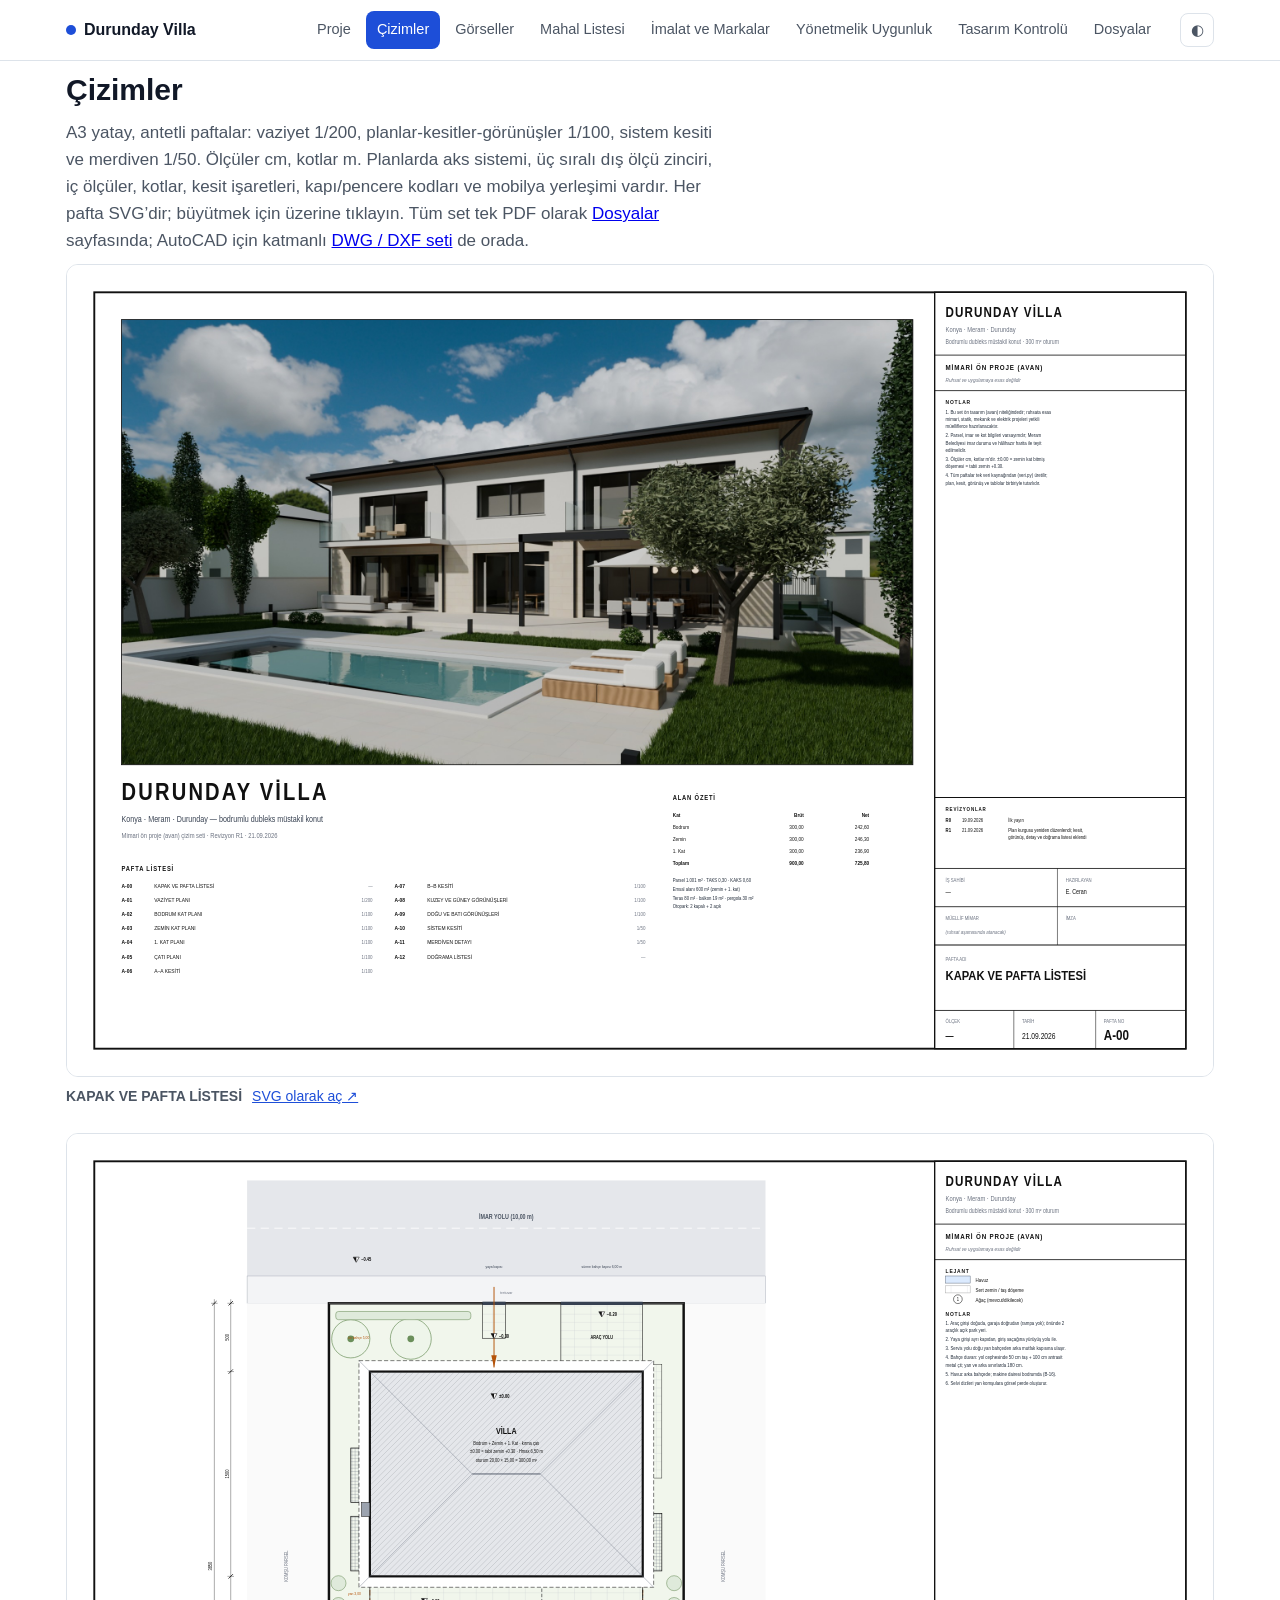
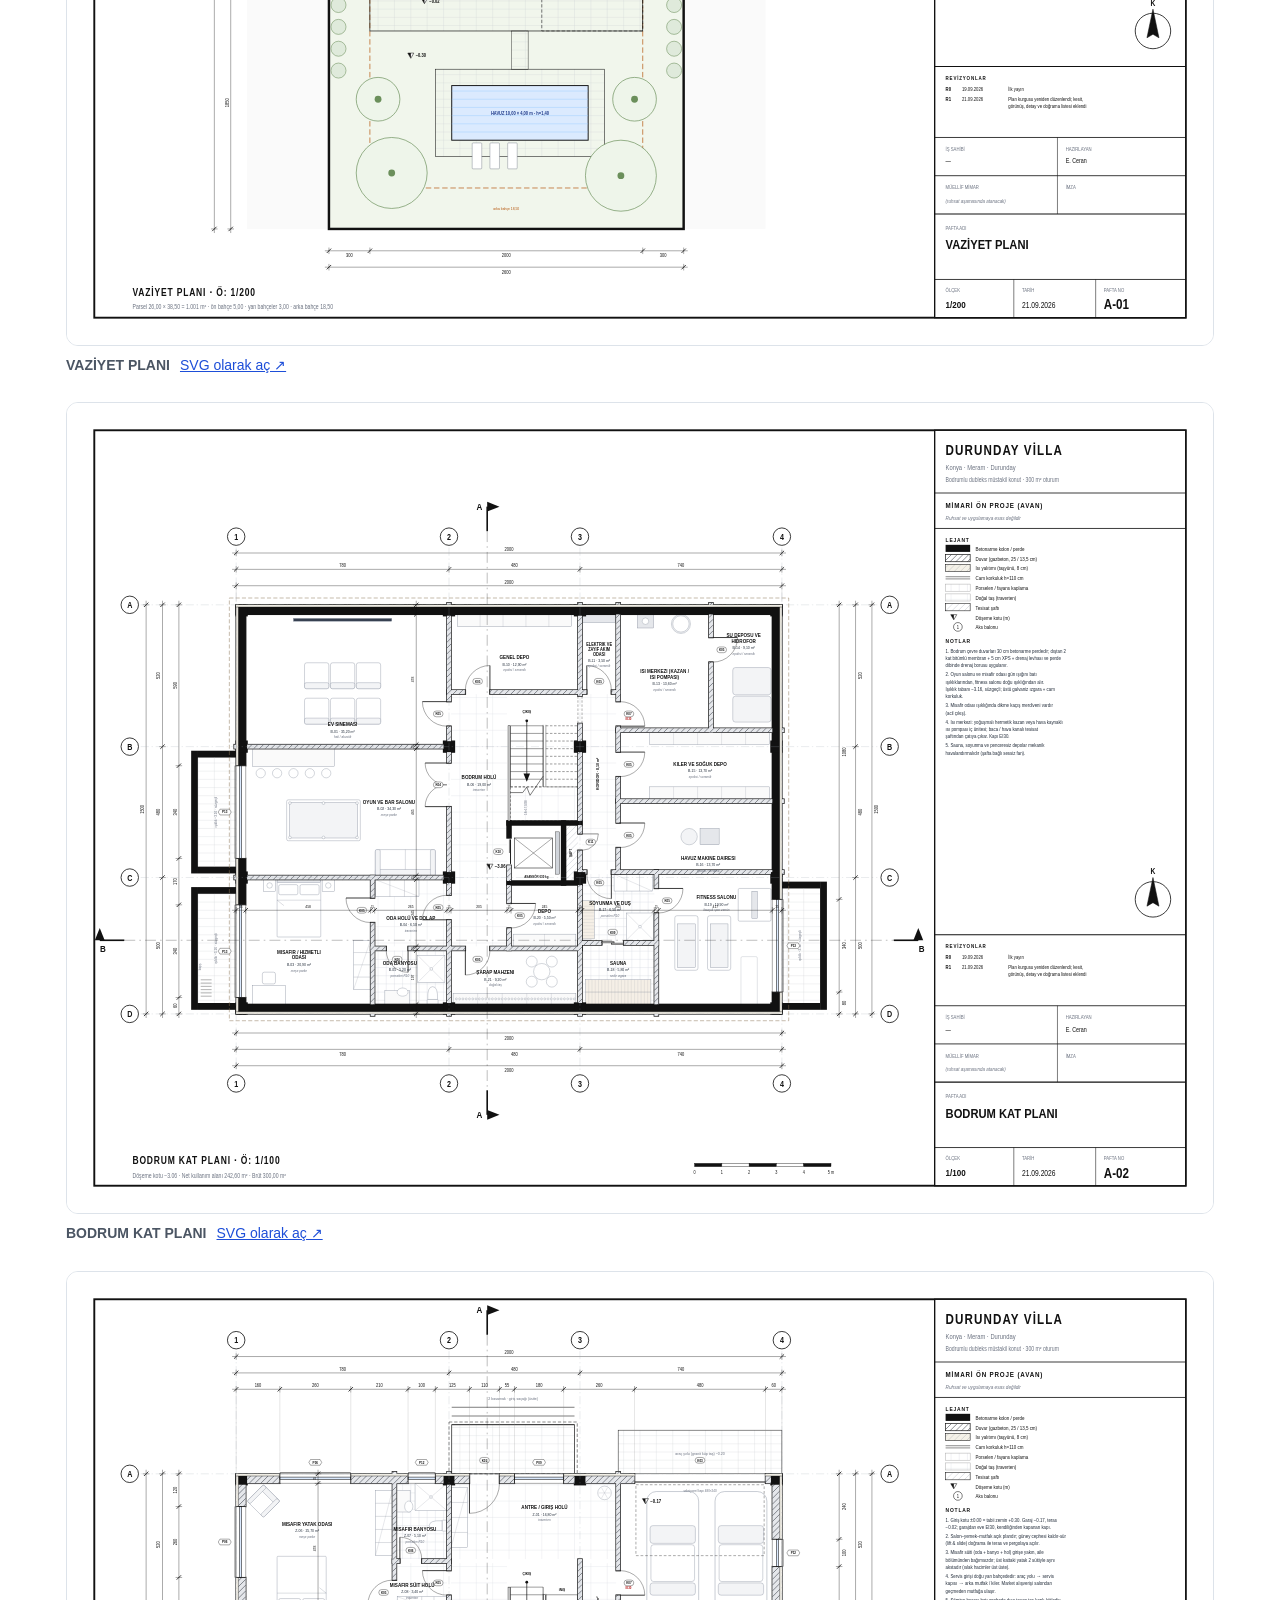
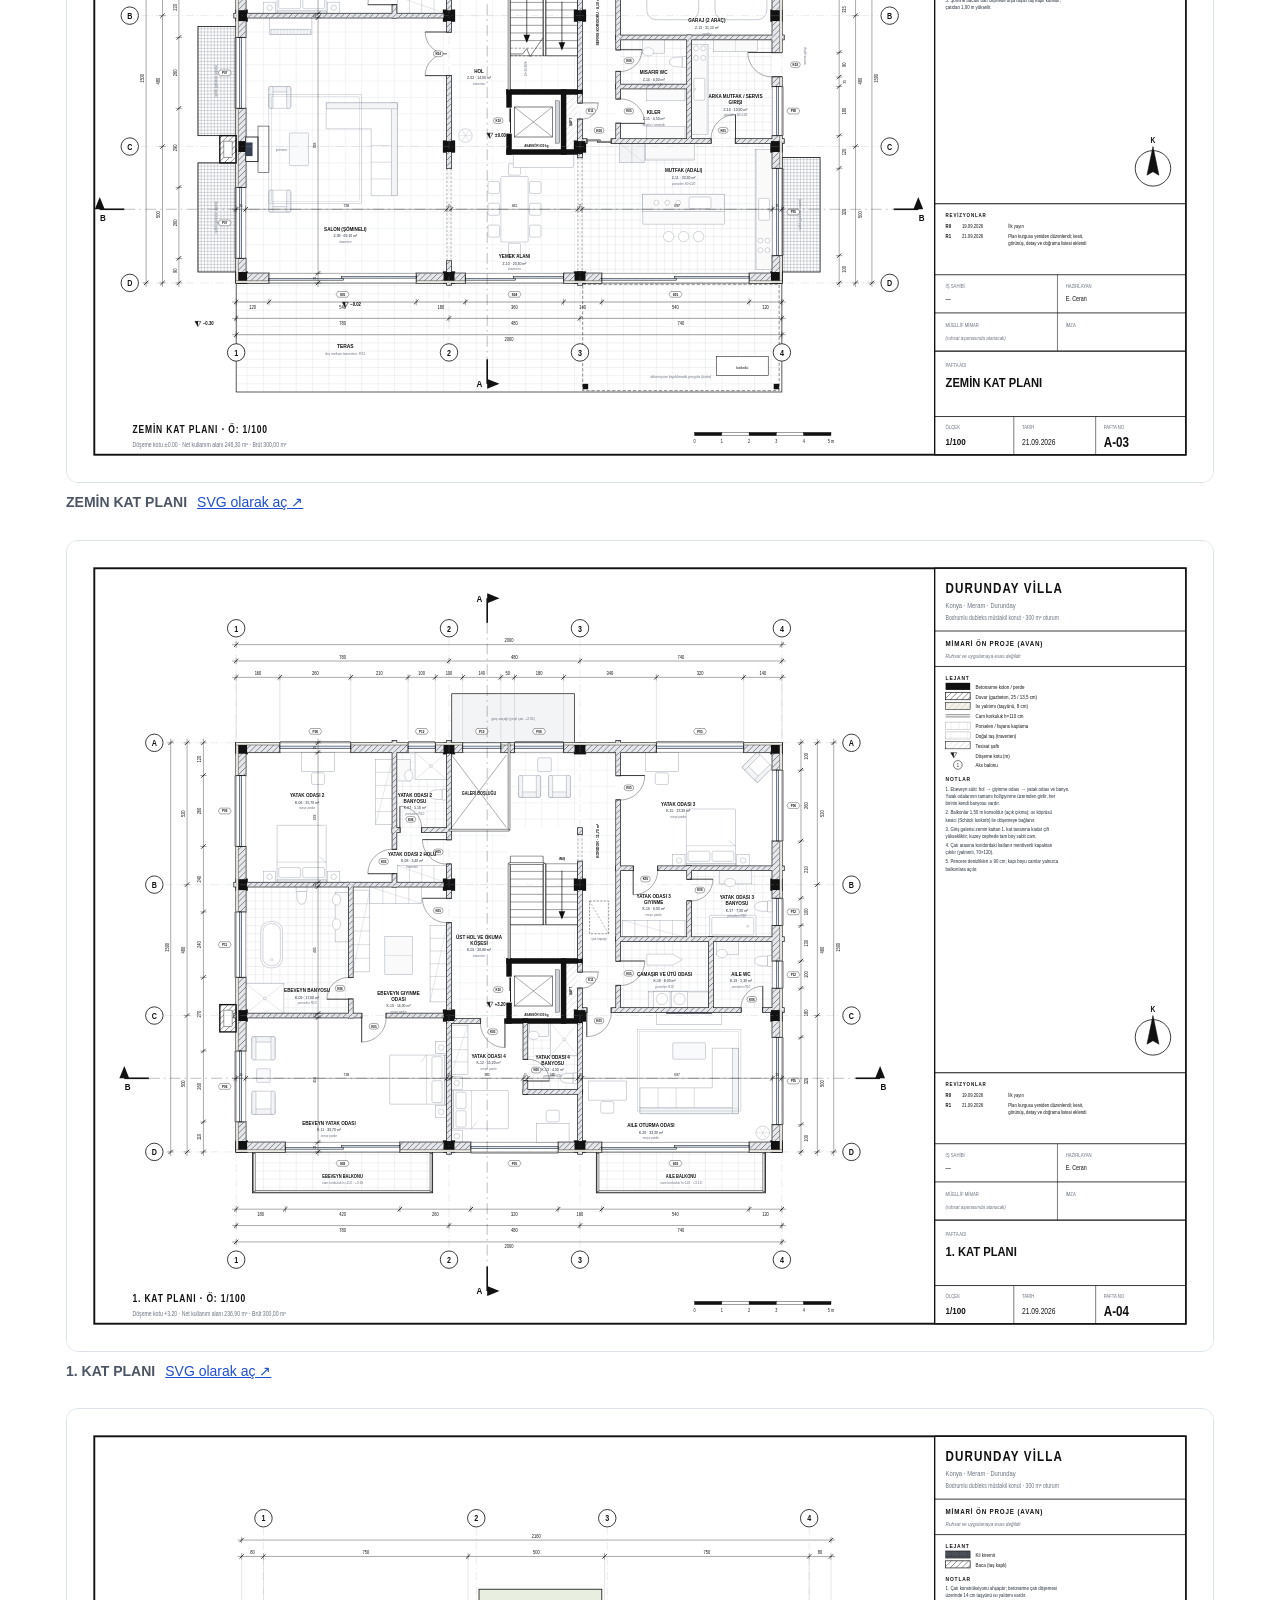
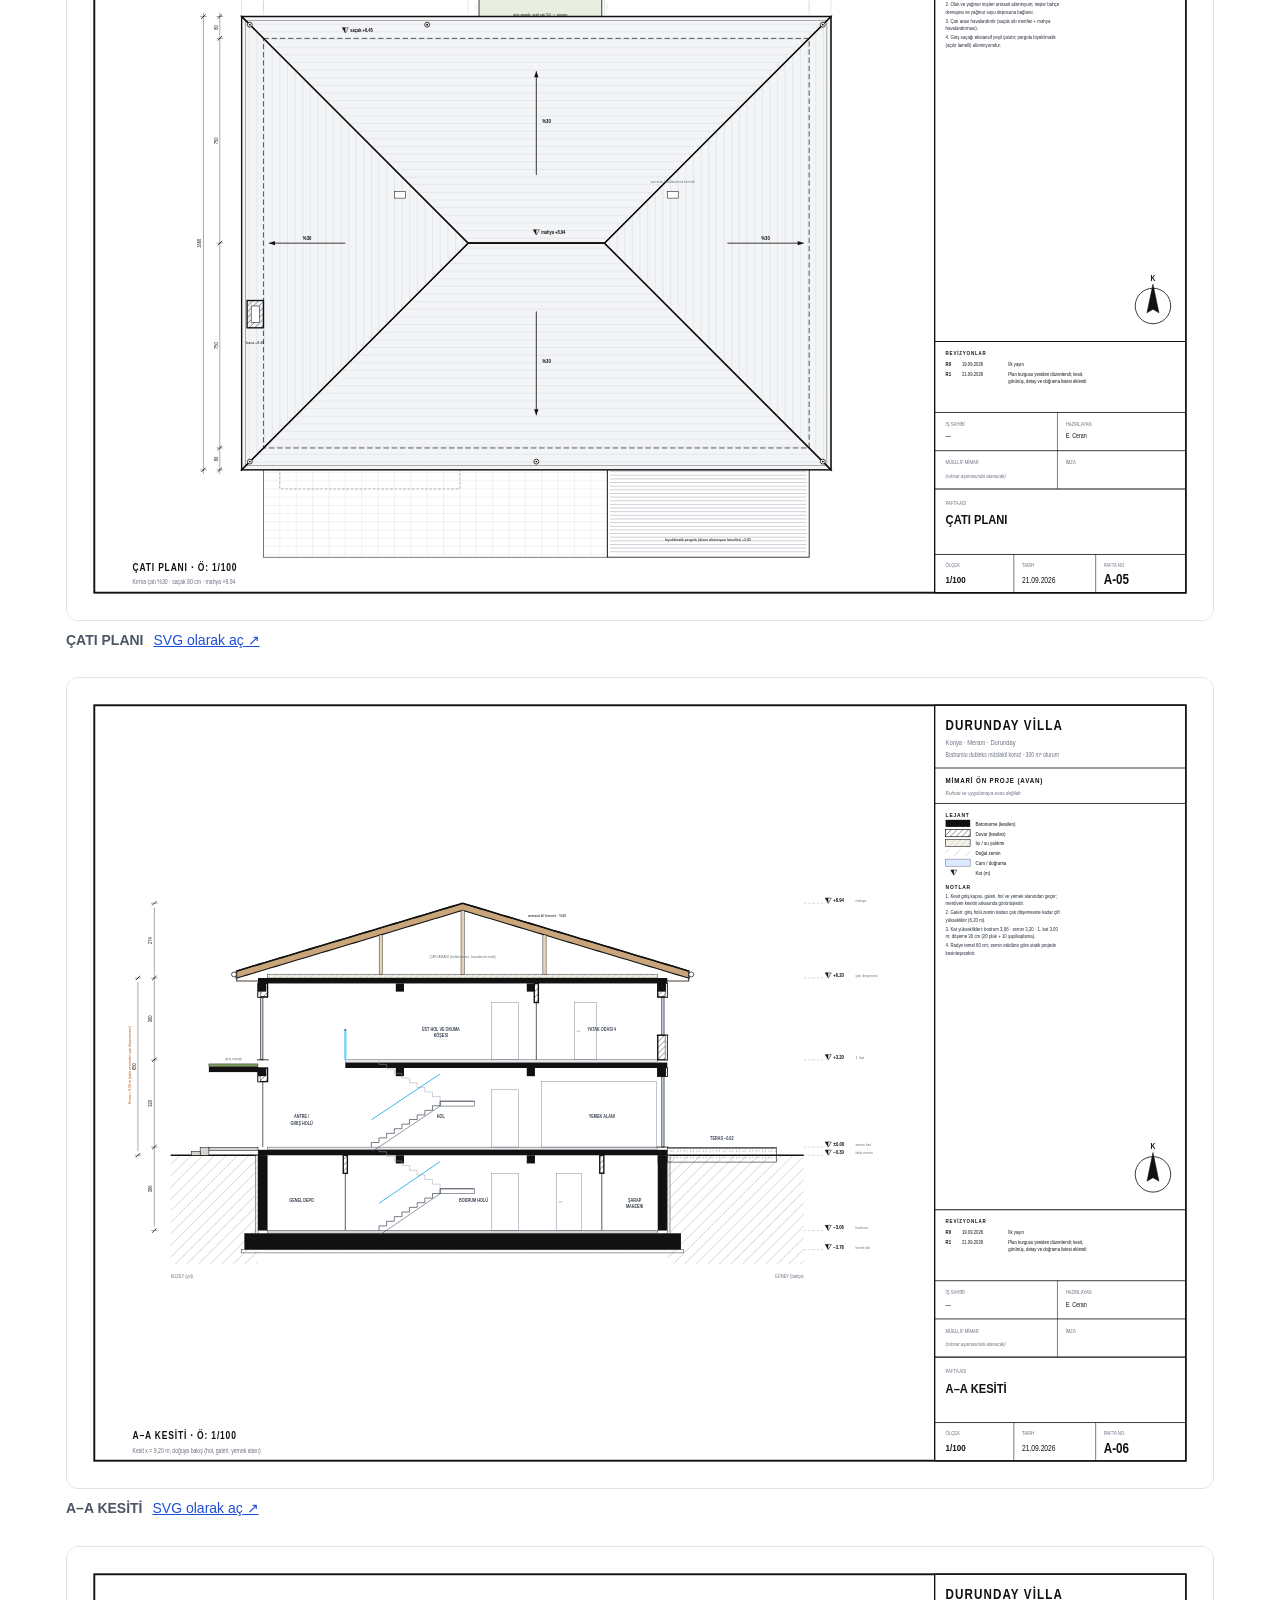
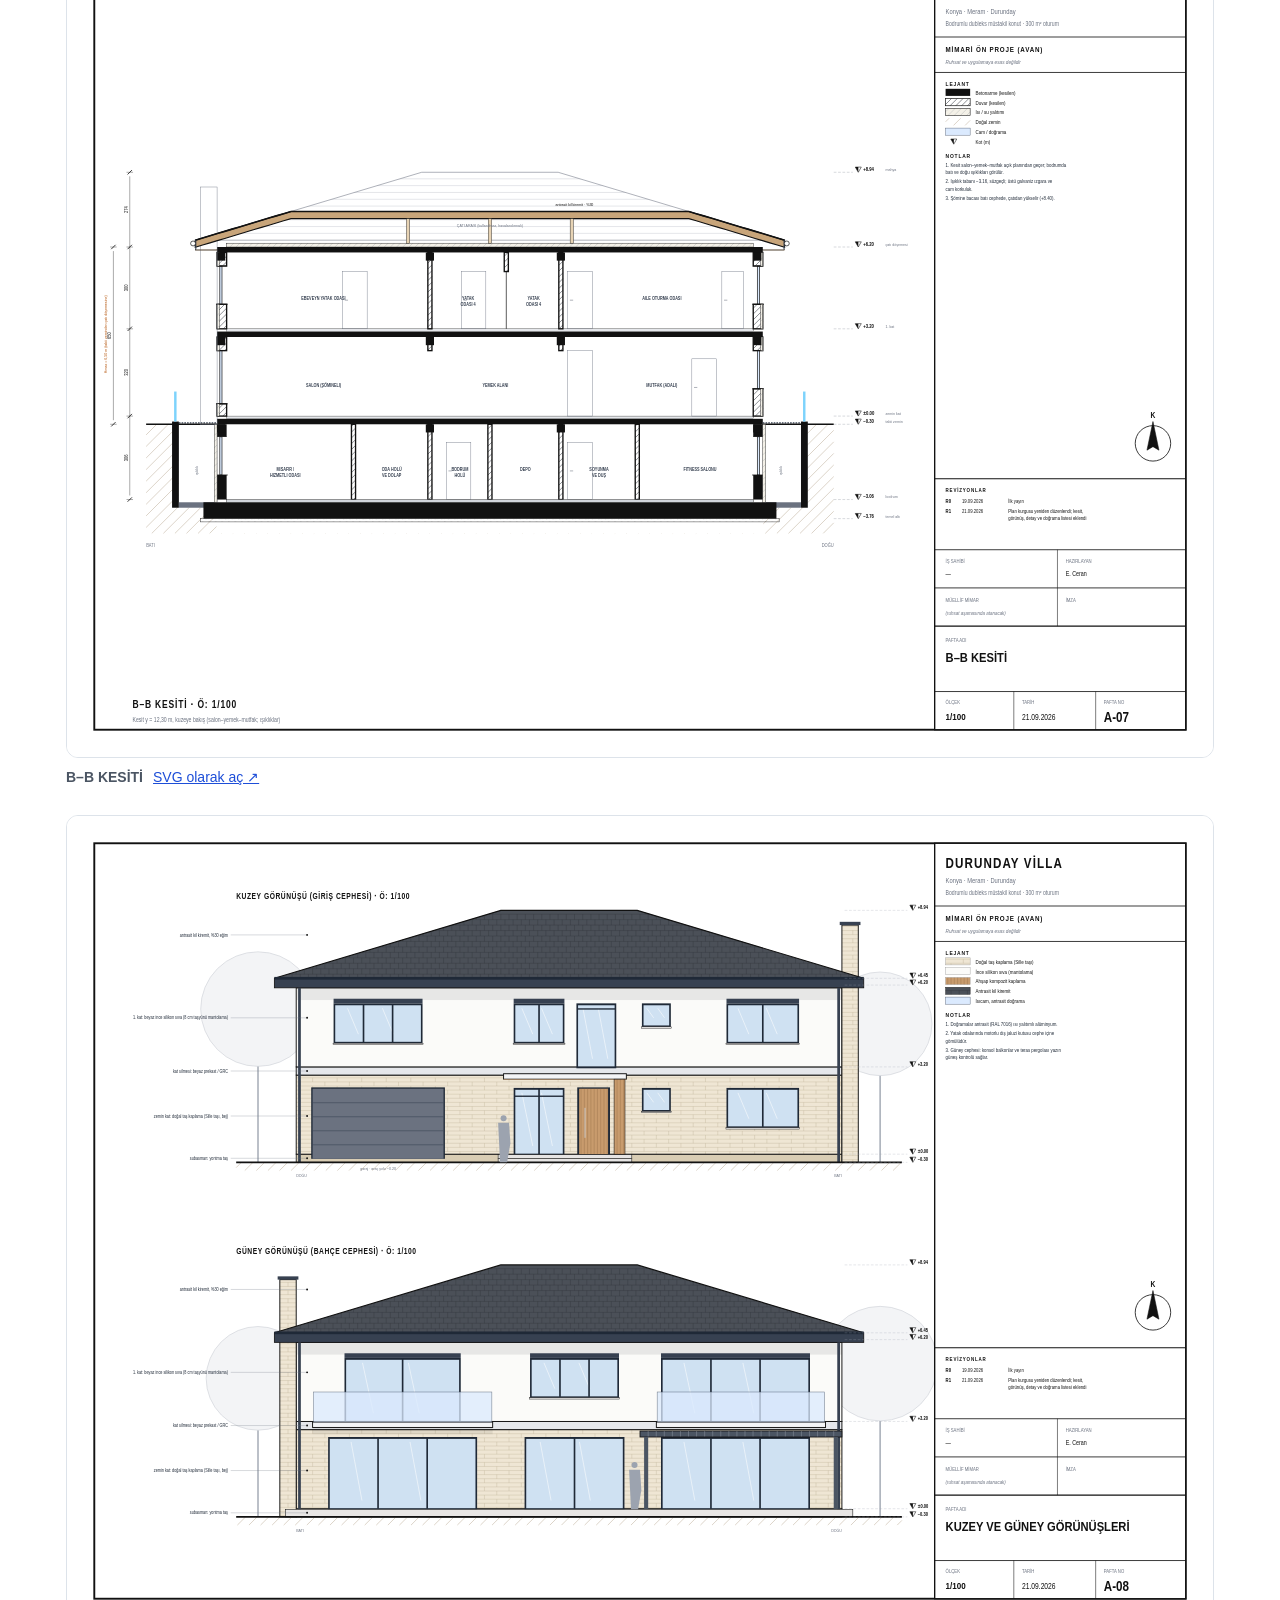
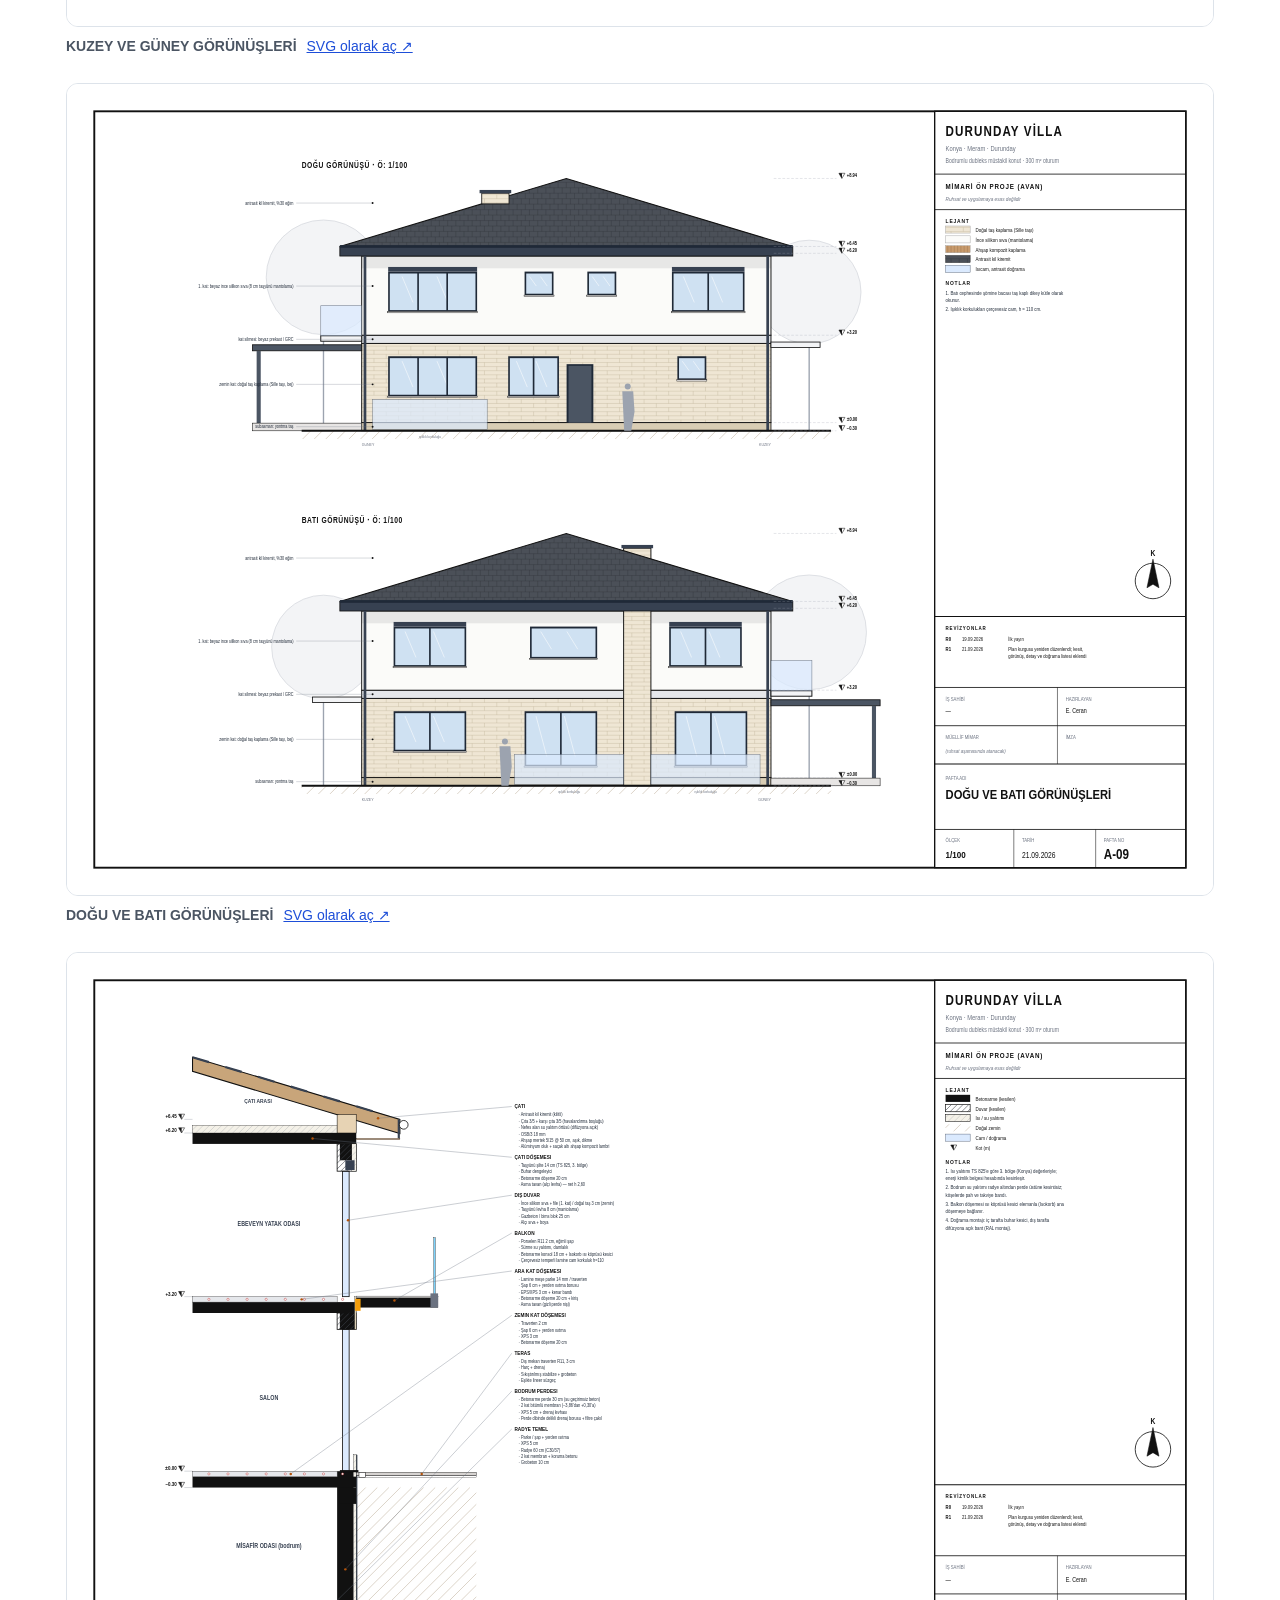
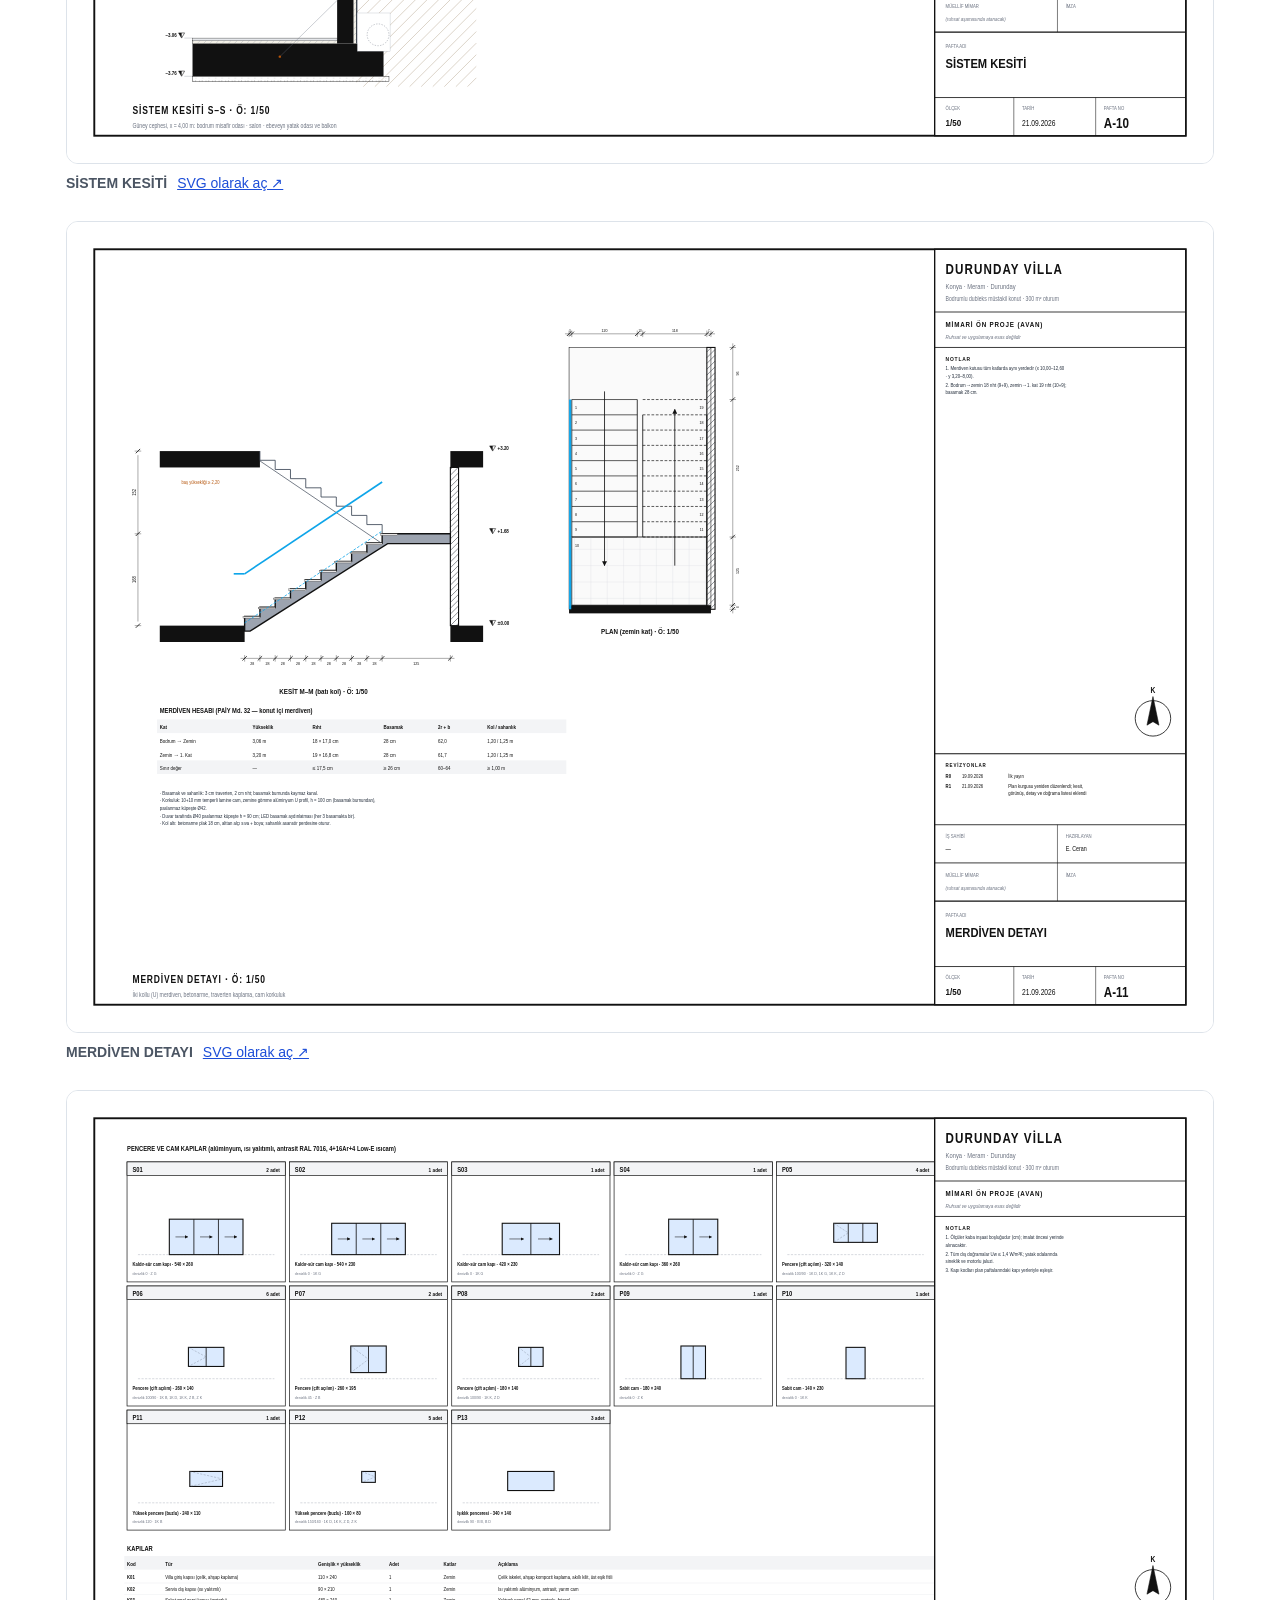
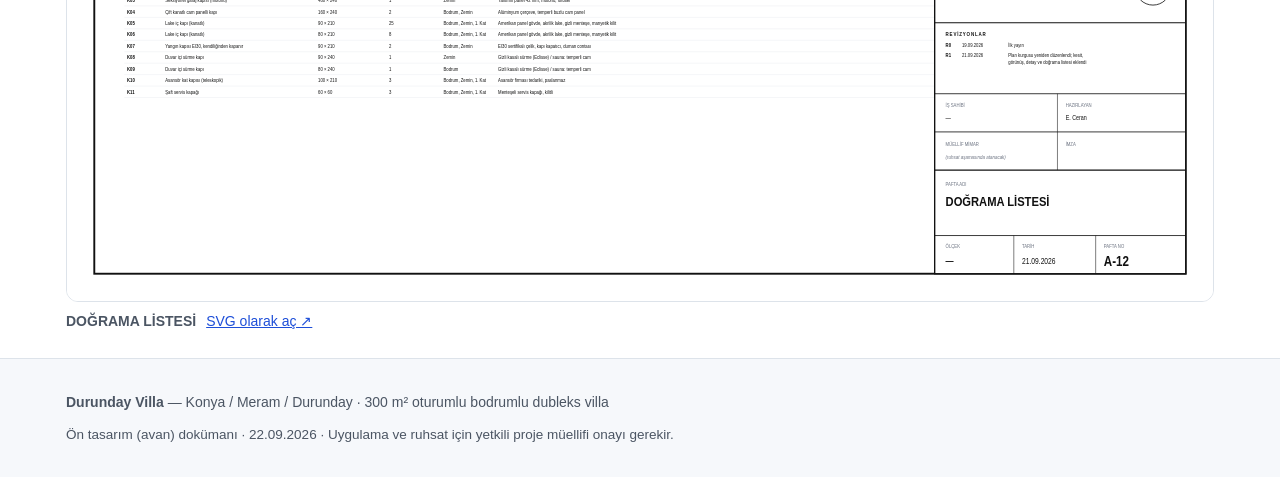
==== commit e4b796ee: "Site: Dosyalar sayfasına katmanlı DWG/DXF seti (ZIP, pafta pafta, toplu dosya, katman listesi, mimar" ====
--- a/docs/cizimler.html
+++ b/docs/cizimler.html
@@ -23,7 +23,7 @@
 </header>
 <main class="sarmal">
 <h1>Çizimler</h1>
-<p class="giris">A3 yatay, antetli paftalar: vaziyet 1/200, planlar-kesitler-görünüşler 1/100, sistem kesiti ve merdiven 1/50. Ölçüler cm, kotlar m. Planlarda aks sistemi, üç sıralı dış ölçü zinciri, iç ölçüler, kotlar, kesit işaretleri, kapı/pencere kodları ve mobilya yerleşimi vardır. Her pafta SVG’dir; büyütmek için üzerine tıklayın. Tüm set tek PDF olarak <a href="dosyalar.html">Dosyalar</a> sayfasında.</p>
+<p class="giris">A3 yatay, antetli paftalar: vaziyet 1/200, planlar-kesitler-görünüşler 1/100, sistem kesiti ve merdiven 1/50. Ölçüler cm, kotlar m. Planlarda aks sistemi, üç sıralı dış ölçü zinciri, iç ölçüler, kotlar, kesit işaretleri, kapı/pencere kodları ve mobilya yerleşimi vardır. Her pafta SVG’dir; büyütmek için üzerine tıklayın. Tüm set tek PDF olarak <a href="dosyalar.html">Dosyalar</a> sayfasında; AutoCAD için katmanlı <a href="dosyalar.html#cad">DWG / DXF seti</a> de orada.</p>
 <figure id="00-kapak"><a href="varlik/00-kapak.svg" target="_blank" rel="noopener"><img src="varlik/00-kapak.svg" alt="KAPAK VE PAFTA LİSTESİ" loading="lazy"></a><figcaption><strong>KAPAK VE PAFTA LİSTESİ</strong><a href="varlik/00-kapak.svg" target="_blank" rel="noopener">SVG olarak aç ↗</a></figcaption></figure>
 <figure id="01-vaziyet-plani"><a href="varlik/01-vaziyet-plani.svg" target="_blank" rel="noopener"><img src="varlik/01-vaziyet-plani.svg" alt="VAZİYET PLANI" loading="lazy"></a><figcaption><strong>VAZİYET PLANI</strong><a href="varlik/01-vaziyet-plani.svg" target="_blank" rel="noopener">SVG olarak aç ↗</a></figcaption></figure>
 <figure id="02-bodrum-kat"><a href="varlik/02-bodrum-kat.svg" target="_blank" rel="noopener"><img src="varlik/02-bodrum-kat.svg" alt="BODRUM KAT PLANI" loading="lazy"></a><figcaption><strong>BODRUM KAT PLANI</strong><a href="varlik/02-bodrum-kat.svg" target="_blank" rel="noopener">SVG olarak aç ↗</a></figcaption></figure>
@@ -40,7 +40,7 @@
 </main>
 <footer class="alt"><div class="sarmal">
   <p><strong>Durunday Villa</strong> — Konya / Meram / Durunday · 300 m² oturumlu bodrumlu dubleks villa</p>
-  <p class="kucuk">Ön tasarım (avan) dokümanı · 21.09.2026 · Uygulama ve ruhsat için yetkili proje müellifi onayı gerekir.</p>
+  <p class="kucuk">Ön tasarım (avan) dokümanı · 22.09.2026 · Uygulama ve ruhsat için yetkili proje müellifi onayı gerekir.</p>
 </div></footer>
 <script>
 function temaDegistir(){const k=document.documentElement;const y=k.getAttribute('data-tema')==='koyu'?'acik':'koyu';
--- a/docs/varlik/stil.css
+++ b/docs/varlik/stil.css
@@ -46,6 +46,9 @@
 td.sayi{text-align:right;white-space:nowrap}
 .kaydir{overflow-x:auto;border:1px solid var(--cerceve);border-radius:12px}
 .kaydir table{border:0}
+.kaydir thead th{top:0}
+td a{color:var(--vurgu);font-weight:600;text-decoration:none}
+td a:hover{text-decoration:underline}
 .araclar{display:flex;gap:10px;flex-wrap:wrap;align-items:center;margin:14px 0}
 input[type=search]{flex:1;min-width:220px;padding:9px 12px;border:1px solid var(--cerceve);
   border-radius:9px;background:var(--ze2);color:var(--yz);font-size:15px}
